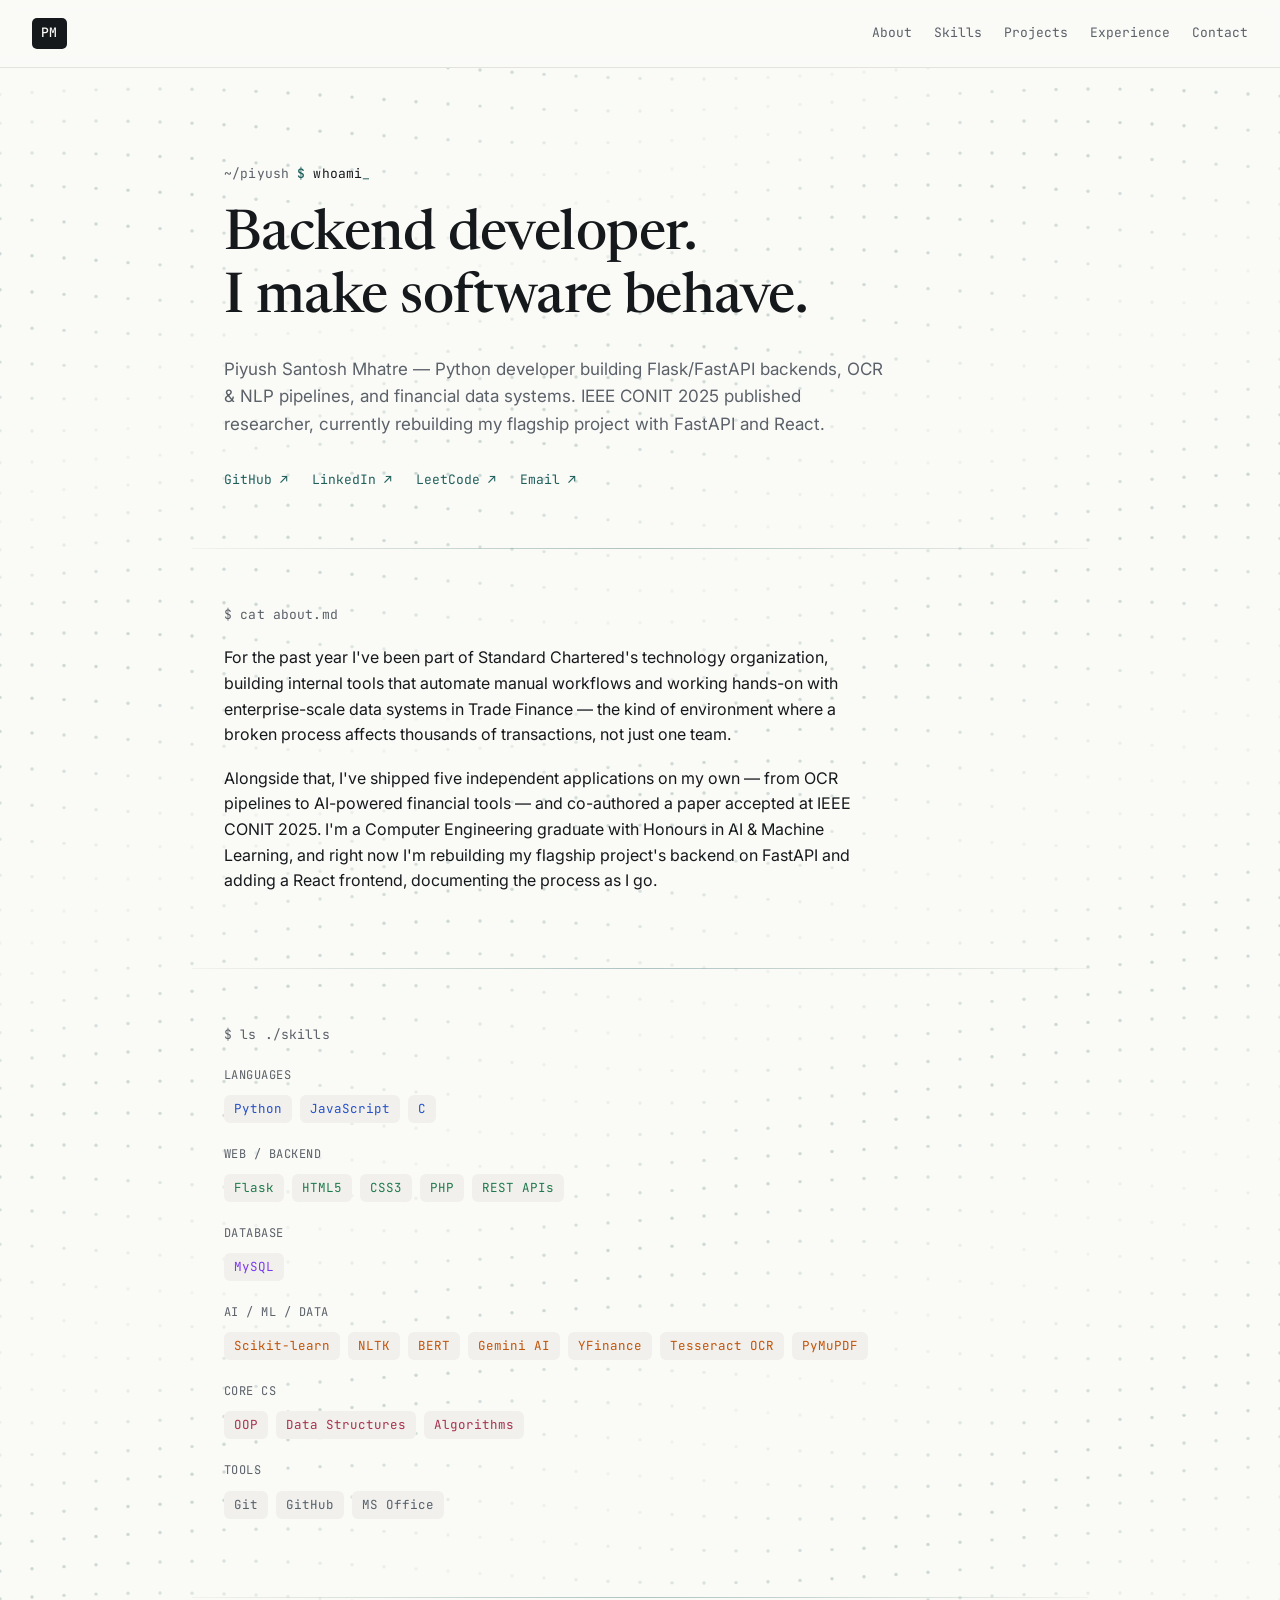
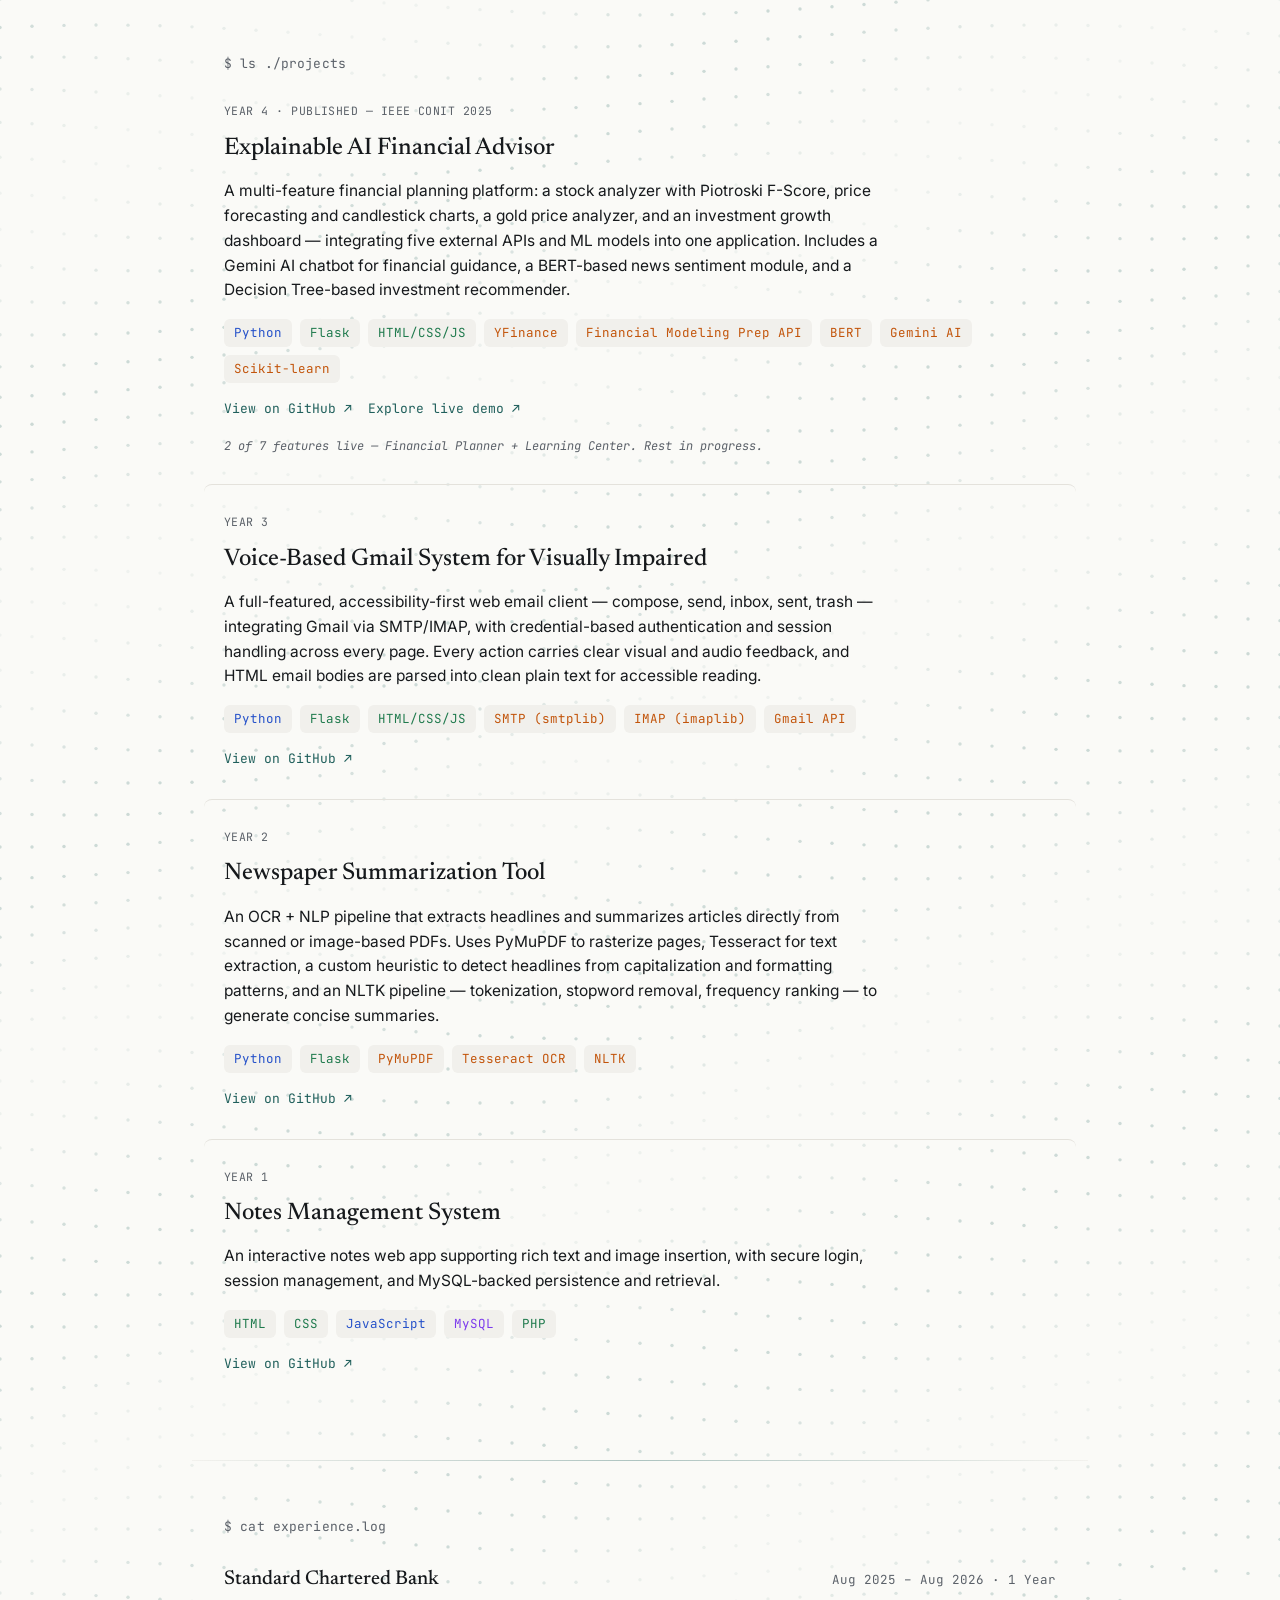
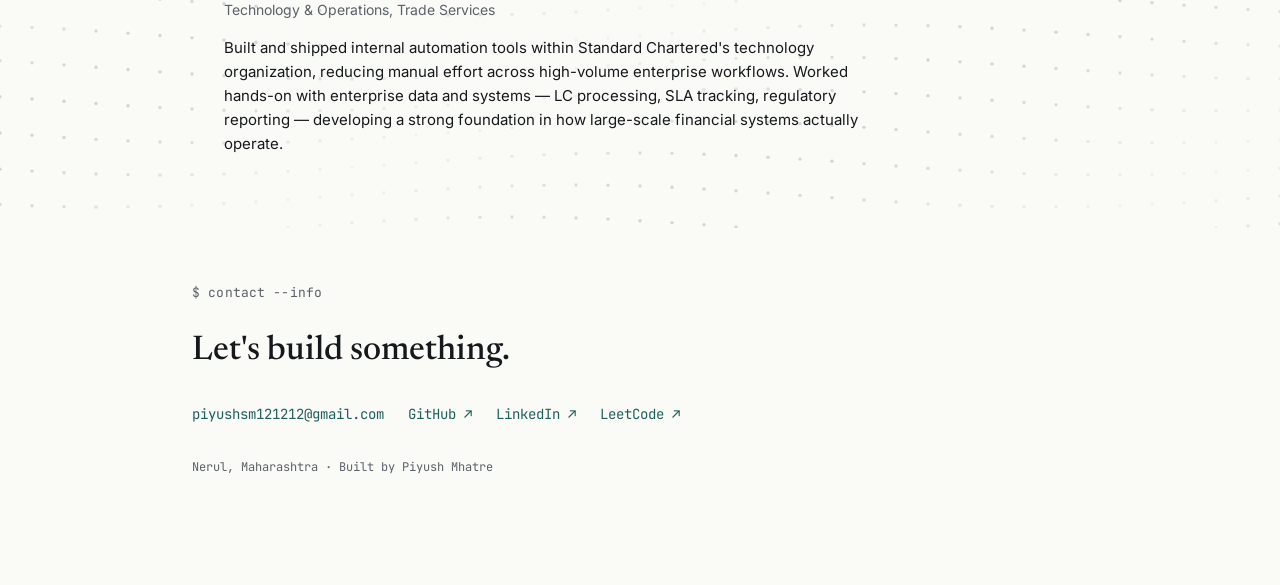
==== index.html @ 4ccca4d7 "Added warmup.js to keep backend always ready" ====
<!DOCTYPE html>
<html lang="en">
<head>
<meta charset="UTF-8" />
<meta name="viewport" content="width=device-width, initial-scale=1.0" />
<title>Piyush Mhatre — Python Developer</title>
<meta name="description" content="Portfolio of Piyush Santosh Mhatre — Python & backend developer." />
<link rel="icon" href="data:,">
<link rel="preconnect" href="https://fonts.googleapis.com">
<link rel="preconnect" href="https://fonts.gstatic.com" crossorigin>
<link href="https://fonts.googleapis.com/css2?family=Newsreader:ital,opsz,wght@0,6..72,400;0,6..72,500;0,6..72,600;1,6..72,400&family=Inter:wght@400;500;600&family=JetBrains+Mono:wght@400;500&display=swap" rel="stylesheet">
<link rel="stylesheet" href="styles.css" />
<!-- Wakes the Render backend in the background as early as possible —
     see warmup.js for why this lives on every page, not just finplan.html -->
<script src="warmup.js"></script>
</head>
<body>

<!-- ============================================================
     SITE HEADER — the sticky top bar. Sits OUTSIDE the animated
     region on purpose, so the dot animation never renders behind it.
     ============================================================ -->
<header class="site-header">
  <a href="#top" class="site-logo"><span>PM</span></a>
  <nav class="site-nav">
    <a href="#about">About</a>
    <a href="#skills">Skills</a>
    <a href="#projects">Projects</a>
    <a href="#experience">Experience</a>
    <a href="#contact">Contact</a>
  </nav>
</header>

<!-- ============================================================
     ANIMATED CONTENT REGION
     Everything between the header and the footer lives in here.
     The dot-wave canvas is the first child, absolutely positioned
     to exactly cover this wrapper — so the animation begins right
     below the header and ends right where this div ends, just
     before the footer. It scrolls normally with the page (it is
     NOT fixed/pinned), which is what makes it stop in the right
     place instead of covering the whole screen forever.
     See script.js → initDotWave() for how the canvas is sized.
     ============================================================ -->
<div class="animated-content" id="top">
  <canvas class="dot-wave" id="dotWave" aria-hidden="true"></canvas>

  <main class="page">

    <!-- HERO — name, headline, one-line intro, social links -->
    <section class="hero-section reveal" id="hero">
      <p class="terminal-line">
        <span class="terminal-user">~/piyush</span><span class="terminal-separator"> $ </span><span class="terminal-command">whoami</span><span class="terminal-cursor">_</span>
      </p>
      <h1 class="hero-headline">Backend developer.<br>I make software behave.</h1>
      <p class="hero-intro">
        Piyush Santosh Mhatre — Python developer building Flask/FastAPI backends, OCR
        &amp; NLP pipelines, and financial data systems. IEEE CONIT 2025 published
        researcher, currently rebuilding my flagship project with FastAPI and React.
      </p>
      <div class="hero-social">
        <a href="https://github.com/Piyush-mhatre" target="_blank" rel="noopener">GitHub ↗</a>
        <a href="https://www.linkedin.com/in/piyush-mhatre-399536267/" target="_blank" rel="noopener">LinkedIn ↗</a>
        <a href="https://leetcode.com/u/piyush_11122/" target="_blank" rel="noopener">LeetCode ↗</a>
        <a href="mailto:piyushsm121212@gmail.com">Email ↗</a>
      </div>
    </section>

    <hr class="divider" />

    <!-- ABOUT -->
    <section class="content-section reveal" id="about">
      <p class="terminal-line terminal-label">$ cat about.md</p>
      <p class="section-text">
        For the past year I've been part of Standard Chartered's technology
        organization, building internal tools that automate manual workflows and
        working hands-on with enterprise-scale data systems in Trade Finance — the
        kind of environment where a broken process affects thousands of transactions,
        not just one team.
      </p>
      <p class="section-text">
        Alongside that, I've shipped five independent applications on my own — from
        OCR pipelines to AI-powered financial tools — and co-authored a paper accepted
        at IEEE CONIT 2025. I'm a Computer Engineering graduate with Honours in AI
        &amp; Machine Learning, and right now I'm rebuilding my flagship project's
        backend on FastAPI and adding a React frontend, documenting the process as I go.
      </p>
    </section>

    <hr class="divider" />

    <!-- SKILLS -->
    <section class="content-section reveal" id="skills">
      <p class="terminal-line terminal-label">$ ls ./skills</p>

      <div class="skill-category">
        <span class="skill-category-name">Languages</span>
        <div class="tag-row">
          <span class="skill-tag skill-tag-language">Python</span>
          <span class="skill-tag skill-tag-language">JavaScript</span>
          <span class="skill-tag skill-tag-language">C</span>
        </div>
      </div>

      <div class="skill-category">
        <span class="skill-category-name">Web / Backend</span>
        <div class="tag-row">
          <span class="skill-tag skill-tag-backend">Flask</span>
          <span class="skill-tag skill-tag-backend">HTML5</span>
          <span class="skill-tag skill-tag-backend">CSS3</span>
          <span class="skill-tag skill-tag-backend">PHP</span>
          <span class="skill-tag skill-tag-backend">REST APIs</span>
        </div>
      </div>

      <div class="skill-category">
        <span class="skill-category-name">Database</span>
        <div class="tag-row">
          <span class="skill-tag skill-tag-database">MySQL</span>
        </div>
      </div>

      <div class="skill-category">
        <span class="skill-category-name">AI / ML / Data</span>
        <div class="tag-row">
          <span class="skill-tag skill-tag-ai">Scikit-learn</span>
          <span class="skill-tag skill-tag-ai">NLTK</span>
          <span class="skill-tag skill-tag-ai">BERT</span>
          <span class="skill-tag skill-tag-ai">Gemini AI</span>
          <span class="skill-tag skill-tag-ai">YFinance</span>
          <span class="skill-tag skill-tag-ai">Tesseract OCR</span>
          <span class="skill-tag skill-tag-ai">PyMuPDF</span>
        </div>
      </div>

      <div class="skill-category">
        <span class="skill-category-name">Core CS</span>
        <div class="tag-row">
          <span class="skill-tag skill-tag-core">OOP</span>
          <span class="skill-tag skill-tag-core">Data Structures</span>
          <span class="skill-tag skill-tag-core">Algorithms</span>
        </div>
      </div>

      <div class="skill-category">
        <span class="skill-category-name">Tools</span>
        <div class="tag-row">
          <span class="skill-tag skill-tag-tools">Git</span>
          <span class="skill-tag skill-tag-tools">GitHub</span>
          <span class="skill-tag skill-tag-tools">MS Office</span>
        </div>
      </div>
    </section>

    <hr class="divider" />

    <!-- PROJECTS -->
    <section class="content-section reveal" id="projects">
      <p class="terminal-line terminal-label">$ ls ./projects</p>

      <article class="project-card reveal">
        <p class="project-meta">YEAR 4 · PUBLISHED — IEEE CONIT 2025</p>
        <h3 class="project-title">Explainable AI Financial Advisor</h3>
        <p class="project-description">
          A multi-feature financial planning platform: a stock analyzer with Piotroski
          F-Score, price forecasting and candlestick charts, a gold price analyzer, and an
          investment growth dashboard — integrating five external APIs and ML models into
          one application. Includes a Gemini AI chatbot for financial guidance, a
          BERT-based news sentiment module, and a Decision Tree-based investment
          recommender.
        </p>
        <div class="tag-row">
          <span class="skill-tag skill-tag-language">Python</span>
          <span class="skill-tag skill-tag-backend">Flask</span>
          <span class="skill-tag skill-tag-backend">HTML/CSS/JS</span>
          <span class="skill-tag skill-tag-ai">YFinance</span>
          <span class="skill-tag skill-tag-ai">Financial Modeling Prep API</span>
          <span class="skill-tag skill-tag-ai">BERT</span>
          <span class="skill-tag skill-tag-ai">Gemini AI</span>
          <span class="skill-tag skill-tag-ai">Scikit-learn</span>
        </div>
        <div class="project-links">
          <a href="https://github.com/Piyush-mhatre" target="_blank" rel="noopener">View on GitHub ↗</a>
          <a href="project.html">Explore live demo ↗</a>
          <span class="project-note">2 of 7 features live — Financial Planner + Learning Center. Rest in progress.</span>
        </div>
      </article>

      <article class="project-card reveal">
        <p class="project-meta">YEAR 3</p>
        <h3 class="project-title">Voice-Based Gmail System for Visually Impaired</h3>
        <p class="project-description">
          A full-featured, accessibility-first web email client — compose, send, inbox,
          sent, trash — integrating Gmail via SMTP/IMAP, with credential-based
          authentication and session handling across every page. Every action carries
          clear visual and audio feedback, and HTML email bodies are parsed into clean
          plain text for accessible reading.
        </p>
        <div class="tag-row">
          <span class="skill-tag skill-tag-language">Python</span>
          <span class="skill-tag skill-tag-backend">Flask</span>
          <span class="skill-tag skill-tag-backend">HTML/CSS/JS</span>
          <span class="skill-tag skill-tag-ai">SMTP (smtplib)</span>
          <span class="skill-tag skill-tag-ai">IMAP (imaplib)</span>
          <span class="skill-tag skill-tag-ai">Gmail API</span>
        </div>
        <div class="project-links">
          <a href="https://github.com/Piyush-mhatre" target="_blank" rel="noopener">View on GitHub ↗</a>
        </div>
      </article>

      <article class="project-card reveal">
        <p class="project-meta">YEAR 2</p>
        <h3 class="project-title">Newspaper Summarization Tool</h3>
        <p class="project-description">
          An OCR + NLP pipeline that extracts headlines and summarizes articles directly
          from scanned or image-based PDFs. Uses PyMuPDF to rasterize pages, Tesseract for
          text extraction, a custom heuristic to detect headlines from capitalization and
          formatting patterns, and an NLTK pipeline — tokenization, stopword removal,
          frequency ranking — to generate concise summaries.
        </p>
        <div class="tag-row">
          <span class="skill-tag skill-tag-language">Python</span>
          <span class="skill-tag skill-tag-backend">Flask</span>
          <span class="skill-tag skill-tag-ai">PyMuPDF</span>
          <span class="skill-tag skill-tag-ai">Tesseract OCR</span>
          <span class="skill-tag skill-tag-ai">NLTK</span>
        </div>
        <div class="project-links">
          <a href="https://github.com/Piyush-mhatre" target="_blank" rel="noopener">View on GitHub ↗</a>
        </div>
      </article>

      <article class="project-card reveal">
        <p class="project-meta">YEAR 1</p>
        <h3 class="project-title">Notes Management System</h3>
        <p class="project-description">
          An interactive notes web app supporting rich text and image insertion, with
          secure login, session management, and MySQL-backed persistence and retrieval.
        </p>
        <div class="tag-row">
          <span class="skill-tag skill-tag-backend">HTML</span>
          <span class="skill-tag skill-tag-backend">CSS</span>
          <span class="skill-tag skill-tag-language">JavaScript</span>
          <span class="skill-tag skill-tag-database">MySQL</span>
          <span class="skill-tag skill-tag-backend">PHP</span>
        </div>
        <div class="project-links">
          <a href="https://github.com/Piyush-mhatre" target="_blank" rel="noopener">View on GitHub ↗</a>
        </div>
      </article>
    </section>

    <hr class="divider" />

    <!-- EXPERIENCE -->
    <section class="content-section reveal" id="experience">
      <p class="terminal-line terminal-label">$ cat experience.log</p>
      <div class="experience-entry">
        <div class="experience-header">
          <div>
            <h3 class="experience-company">Standard Chartered Bank</h3>
            <p class="experience-role">Technology &amp; Operations, Trade Services</p>
          </div>
          <p class="experience-date">Aug 2025 – Aug 2026 · 1 Year</p>
        </div>
        <p class="experience-summary">
          Built and shipped internal automation tools within Standard Chartered's
          technology organization, reducing manual effort across high-volume enterprise
          workflows. Worked hands-on with enterprise data and systems — LC processing,
          SLA tracking, regulatory reporting — developing a strong foundation in how
          large-scale financial systems actually operate.
        </p>
      </div>
    </section>

  </main>
</div>
<!-- ==================== END of animated-content wrapper ==================== -->

<!-- ============================================================
     FOOTER — outside the animated region on purpose, per spec:
     the dot-wave should stop before the footer, not run behind it.
     ============================================================ -->
<footer class="site-footer reveal" id="contact">
  <div class="page">
    <p class="terminal-line terminal-label">$ contact --info</p>
    <h2 class="footer-title">Let's build something.</h2>
    <div class="footer-links">
      <a href="mailto:piyushsm121212@gmail.com">piyushsm121212@gmail.com</a>
      <a href="https://github.com/Piyush-mhatre" target="_blank" rel="noopener">GitHub ↗</a>
      <a href="https://www.linkedin.com/in/piyush-mhatre-399536267/" target="_blank" rel="noopener">LinkedIn ↗</a>
      <a href="https://leetcode.com/u/piyush_11122/" target="_blank" rel="noopener">LeetCode ↗</a>
    </div>
    <p class="footer-meta">Nerul, Maharashtra · Built by Piyush Mhatre</p>
  </div>
</footer>

<script src="script.js"></script>
</body>
</html>
---- styles.css ----
/* =====================================================================
   DESIGN TOKENS
   ===================================================================== */
:root {
  /* Colors */
  --color-paper: #FAFAF7;      /* page background */
  --color-ink: #16191C;        /* primary text */
  --color-muted: #5B6169;      /* secondary text — dates, labels, captions */
  --color-accent: #1F5F5B;     /* the one accent color — links, cursor, hover states */
  --color-hairline: #E4E2DC;   /* thin divider lines */
  --color-tag-background: #F1F0EC; /* background behind every skill/tech tag pill */

  /* Skill-tag text colors — one per category */
  --color-tag-language: #2551C9;
  --color-tag-backend: #1F7A4D;
  --color-tag-database: #7C3AED;
  --color-tag-ai: #C2540A;
  --color-tag-core: #A8324D;
  --color-tag-tools: #55606B;

  /* Fonts */
  --font-serif: "Newsreader", Georgia, serif;              /* headings */
  --font-sans: "Inter", -apple-system, BlinkMacSystemFont, sans-serif; /* body text */
  --font-mono: "JetBrains Mono", ui-monospace, monospace;  /* tags, terminal lines, dates */

  /* Layout */
  --content-width: 960px;   /* width of the centered column used by every section */
  --prose-width: 660px;     /* narrower width used just for paragraphs, for comfortable reading */
}

* { box-sizing: border-box; }

/* =====================================================================
   BASE / RESET
   ===================================================================== */
html {
  scroll-behavior: smooth;
  overflow-x: hidden; /* guarantees no horizontal scrollbar can ever appear */
  scrollbar-width: thin;                          /* Firefox scrollbar */
  scrollbar-color: var(--color-hairline) var(--color-paper);
}
@media (prefers-reduced-motion: reduce) {
  html { scroll-behavior: auto; }
}

/* Custom scrollbar for Chrome / Edge / Safari, to match the site palette
   instead of the browser's default grey scrollbar. */
::-webkit-scrollbar { width: 10px; }
::-webkit-scrollbar-track { background: var(--color-paper); }
::-webkit-scrollbar-thumb { background: var(--color-hairline); border-radius: 6px; }
::-webkit-scrollbar-thumb:hover { background: var(--color-accent); }

body {
  margin: 0;
  background: var(--color-paper);
  color: var(--color-ink);
  font-family: var(--font-sans);
  font-size: 16px;
  line-height: 1.6;
  -webkit-font-smoothing: antialiased;
}

a {
  color: var(--color-accent);
  text-decoration: none;
  border-bottom: 1px solid transparent;
  transition: border-color 150ms ease;
}
a:hover, a:focus-visible {
  border-bottom-color: var(--color-accent);
}
a:focus-visible {
  outline: 2px solid var(--color-accent);
  outline-offset: 3px;
  border-radius: 2px;
}

/* Shared centered column — every section's content sits inside one of these */
.page {
  max-width: var(--content-width);
  margin: 0 auto;
  padding: 0 32px;
}

@media (max-width: 640px) {
  .page { padding: 0 20px; }
}

/* =====================================================================
   SITE HEADER (the sticky top bar with the "PM" logo and nav links)
   ===================================================================== */
.site-header {
  position: sticky;
  top: 0;
  z-index: 10;
  display: flex;
  align-items: center;
  justify-content: space-between;
  padding: 18px 32px;
  background: rgba(250, 250, 247, 0.88); /* semi-transparent so the animation blurs through it */
  backdrop-filter: blur(6px);
  border-bottom: 1px solid var(--color-hairline);
  flex-wrap: wrap;
  gap: 10px;
}

.site-logo {
  border: none;
  display: inline-flex;
}
.site-logo span {
  font-family: var(--font-mono);
  font-weight: 500;
  font-size: 13px;
  letter-spacing: 0.02em;
  color: var(--color-paper);
  background: var(--color-ink);
  padding: 5px 9px;
  border-radius: 5px;
  transition: background 150ms ease;
}
.site-logo:hover span { background: var(--color-accent); }

.site-nav {
  display: flex;
  flex-wrap: wrap;
}
.site-nav a {
  font-family: var(--font-mono);
  font-size: 13px;
  color: var(--color-muted);
  border: none;
  margin-left: 22px;
}
.site-nav a:first-child { margin-left: 0; }
.site-nav a:hover { color: var(--color-ink); border-bottom-color: var(--color-ink); }

@media (max-width: 640px) {
  .site-header { padding: 14px 20px; }
}

/* =====================================================================
   ANIMATED CONTENT REGION
   This wrapper holds everything between the header and the footer.
   `position: relative` makes it the positioning anchor for the dot-wave
   canvas inside it (see .dot-wave below and script.js). Because the
   canvas is sized to THIS element rather than the browser viewport, the
   animation naturally starts right after the header and ends exactly
   where this wrapper ends — i.e. right before the footer.
   ===================================================================== */
.animated-content {
  position: relative;
}

.dot-wave {
  position: absolute;
  inset: 0;
  pointer-events: none;
  z-index: -1;
}

/* =====================================================================
   TERMINAL-LINE MOTIF
   The small "$ cat about.md" style lines at the top of every section,
   plus the "~/piyush $ whoami_" line in the hero. Two ways this is used:
     1. Hero version — built from separate spans so each part can have
        its own color: .terminal-user / .terminal-separator /
        .terminal-command / .terminal-cursor
     2. Section-label version — just add .terminal-label to a
        .terminal-line and put the plain text straight inside it
        (e.g. "$ cat about.md"), no spans needed.
   ===================================================================== */
.terminal-line {
  font-family: var(--font-mono);
  font-size: 13px;
  letter-spacing: 0.01em;
  margin: 0 0 20px 0;
}
.terminal-label {
  color: var(--color-muted);
}
.terminal-user {
  color: var(--color-muted);
}
.terminal-separator {
  color: var(--color-accent);
  font-weight: 500;
}
.terminal-command {
  color: var(--color-ink);
}
.terminal-cursor {
  color: var(--color-accent);
  animation: cursor-blink 1.1s step-end infinite;
}
@keyframes cursor-blink {
  0%, 45% { opacity: 1; }
  50%, 100% { opacity: 0; }
}
@media (prefers-reduced-motion: reduce) {
  .terminal-cursor { animation: none; opacity: 1; }
}

/* A thin gradient divider line between sections (fades grey → accent → grey) */
.divider {
  border: none;
  height: 1px;
  max-width: var(--content-width);
  margin: 0 auto;
  background: linear-gradient(90deg, var(--color-hairline) 0%, var(--color-accent) 50%, var(--color-hairline) 100%);
  opacity: 0.35;
}

/* =====================================================================
   HERO SECTION (name, headline, intro paragraph, social links)
   ===================================================================== */
.hero-section {
  max-width: var(--content-width);
  margin: 0 auto;
  padding: 96px 32px 56px 32px;
  border-radius: 16px;
  transition: background-color 500ms ease, backdrop-filter 500ms ease, box-shadow 500ms ease;
}
/* On hover (or keyboard focus inside it), the section becomes a solid
   "card" over the dot-wave animation so the text is easy to read instead
   of competing with the moving background. Fades back to fully
   transparent the moment the pointer/focus leaves. */
.hero-section:hover,
.hero-section:focus-within {
  background-color: rgba(250, 250, 247, 0.95);
  backdrop-filter: blur(3px);
  box-shadow: 0 1px 32px rgba(22, 25, 28, 0.05);
}
.hero-headline {
  font-family: var(--font-serif);
  font-weight: 500;
  font-size: clamp(34px, 5.5vw, 56px);
  line-height: 1.14;
  margin: 0 0 24px 0;
  color: var(--color-ink);
  letter-spacing: -0.01em;
}
.hero-intro {
  font-size: 17px;
  color: var(--color-muted);
  max-width: var(--prose-width);
  margin: 0 0 32px 0;
}
.hero-social {
  display: flex;
  gap: 24px;
  flex-wrap: wrap;
}
.hero-social a {
  font-family: var(--font-mono);
  font-size: 13px;
}

@media (max-width: 640px) {
  .hero-section { padding: 64px 20px 40px 20px; }
  .hero-social { gap: 16px; }
}

/* =====================================================================
   GENERIC CONTENT SECTIONS (About, Skills, Projects, Experience)
   Each is a <section class="content-section"> whose inner content sits
   at the same --content-width as everything else.
   ===================================================================== */
.content-section {
  max-width: var(--content-width);
  margin: 0 auto;
  padding: 56px 32px;
  border-radius: 16px;
  transition: background-color 500ms ease, backdrop-filter 500ms ease, box-shadow 500ms ease;
}
/* Same "becomes a readable card on hover/focus" treatment as the hero —
   applies to the whole About / Skills / Projects / Experience section. */
.content-section:hover,
.content-section:focus-within {
  background-color: rgba(250, 250, 247, 0.95);
  backdrop-filter: blur(3px);
  box-shadow: 0 1px 32px rgba(22, 25, 28, 0.05);
}
@media (max-width: 640px) {
  .content-section { padding: 40px 20px; }
}

.section-text {
  font-size: 16px;
  max-width: var(--prose-width);
  margin: 0 0 18px 0;
  color: var(--color-ink);
}

/* =====================================================================
   SKILLS
   .skill-category = one group (Languages, Web/Backend, Database...)
   .skill-category-name = the small grey uppercase label above the tags
   ===================================================================== */
.skill-category {
  margin-bottom: 22px;
}
.skill-category-name {
  display: block;
  font-family: var(--font-mono);
  font-size: 12px;
  color: var(--color-muted);
  margin-bottom: 10px;
  text-transform: uppercase;
  letter-spacing: 0.04em;
}

/* =====================================================================
   SKILL / TECH TAGS
   The small colored-rectangle pills, styled after LeetCode's topic tags.
   Used in two places: the Skills section, and inside every project card.
   .tag-row     = the flex-wrap row that holds a group of pills
   .skill-tag   = shared pill shape/padding/background
   .skill-tag-* = text color per category (see --color-tag-* variables above)
   ===================================================================== */
.tag-row {
  display: flex;
  flex-wrap: wrap;
  gap: 8px;
}
.skill-tag {
  font-family: var(--font-mono);
  font-size: 12.5px;
  padding: 4px 10px;
  border-radius: 6px;
  background: var(--color-tag-background);
  white-space: nowrap;
  transition: background 150ms ease;
}
.project-card:hover .skill-tag,
#skills .skill-tag:hover {
  background: #ECEBE5;
}
.skill-tag-language { color: var(--color-tag-language); }
.skill-tag-backend  { color: var(--color-tag-backend); }
.skill-tag-database { color: var(--color-tag-database); }
.skill-tag-ai        { color: var(--color-tag-ai); }
.skill-tag-core      { color: var(--color-tag-core); }
.skill-tag-tools     { color: var(--color-tag-tools); }

/* =====================================================================
   PROJECT CARDS
   On hover: faint accent tint, nudges right 2px, thin accent bar fades
   in on the left edge (the ::before pseudo-element below).
   ===================================================================== */
.project-card {
  padding: 28px 20px;
  margin: 0 -20px;
  border-top: 1px solid var(--color-hairline);
  border-radius: 8px;
  transition: background-color 500ms ease, backdrop-filter 500ms ease, transform 200ms ease, box-shadow 500ms ease;
  position: relative;
}
.project-card:first-of-type { border-top: none; padding-top: 8px; }
.project-card::before {
  /* the thin accent-colored bar on the left edge, hidden until hover */
  content: "";
  position: absolute;
  left: 0;
  top: 28px;
  bottom: 28px;
  width: 2px;
  background: var(--color-accent);
  border-radius: 2px;
  opacity: 0;
  transition: opacity 200ms ease;
}
.project-card:first-of-type::before { top: 8px; }
/* Hovering (or tabbing into) a specific card lifts IT above the dot-wave
   with its own solid backdrop — readable on its own, independent of
   whether the rest of the Projects section is also currently hovered. */
.project-card:hover,
.project-card:focus-within {
  background-color: rgba(250, 250, 247, 0.97);
  backdrop-filter: blur(3px);
  box-shadow: 0 1px 20px rgba(22, 25, 28, 0.06);
  transform: translateX(2px);
}
.project-card:hover::before,
.project-card:focus-within::before {
  opacity: 0.5;
}

.project-meta {
  /* "YEAR 4 · PUBLISHED — IEEE CONIT 2025" line above each title */
  font-family: var(--font-mono);
  font-size: 11.5px;
  color: var(--color-muted);
  letter-spacing: 0.04em;
  margin: 0 0 8px 0;
}
.project-title {
  font-family: var(--font-serif);
  font-size: 24px;
  font-weight: 500;
  margin: 0 0 12px 0;
}
.project-description {
  color: var(--color-ink);
  font-size: 15.5px;
  max-width: var(--prose-width);
  margin: 0 0 16px 0;
}
.project-links {
  /* row holding "View on GitHub ↗" and the "Live demo coming soon" note */
  margin-top: 16px;
  display: flex;
  align-items: center;
  gap: 16px;
  flex-wrap: wrap;
}
.project-links a {
  font-family: var(--font-mono);
  font-size: 13px;
}
.project-note {
  font-family: var(--font-mono);
  font-size: 12px;
  color: var(--color-muted);
  font-style: italic;
}

/* =====================================================================
   EXPERIENCE
   .experience-header = the top row (company + role on the left,
   dates on the right, laid out with space-between)
   ===================================================================== */
.experience-header {
  display: flex;
  justify-content: space-between;
  align-items: baseline;
  gap: 16px;
  flex-wrap: wrap;
  margin-bottom: 12px;
}
.experience-company {
  font-family: var(--font-serif);
  font-size: 20px;
  font-weight: 500;
  margin: 0;
}
.experience-role {
  font-size: 14px;
  color: var(--color-muted);
  margin: 4px 0 0 0;
}
.experience-date {
  font-family: var(--font-mono);
  font-size: 12.5px;
  color: var(--color-muted);
  white-space: nowrap;
}
.experience-summary {
  font-size: 15px;
  color: var(--color-ink);
  max-width: var(--prose-width);
}

@media (max-width: 640px) {
  .experience-header { flex-direction: column; align-items: flex-start; }
}

/* =====================================================================
   SITE FOOTER (contact section — lives outside .animated-content)
   ===================================================================== */
.site-footer {
  padding: 56px 0 96px 0;
}
.footer-title {
  font-family: var(--font-serif);
  font-weight: 500;
  font-size: 34px;
  margin: 0 0 24px 0;
}
.footer-links {
  display: flex;
  gap: 24px;
  flex-wrap: wrap;
  margin-bottom: 32px;
}
.footer-links a {
  font-family: var(--font-mono);
  font-size: 14px;
}
.footer-meta {
  font-family: var(--font-mono);
  font-size: 12px;
  color: var(--color-muted);
}

/* =====================================================================
   SCROLL-REVEAL ANIMATION
   Any element with class="reveal" starts invisible/shifted down; script.js
   uses an IntersectionObserver to add "reveal-visible" the first time it
   scrolls into view, which triggers this fade+rise transition.
   ===================================================================== */
.reveal {
  opacity: 0;
  transform: translateY(10px);
  transition: opacity 500ms ease, transform 500ms ease;
}
.reveal-visible {
  opacity: 1;
  transform: translateY(0);
}
@media (prefers-reduced-motion: reduce) {
  .reveal {
    opacity: 1;
    transform: none;
    transition: none;
  }
}
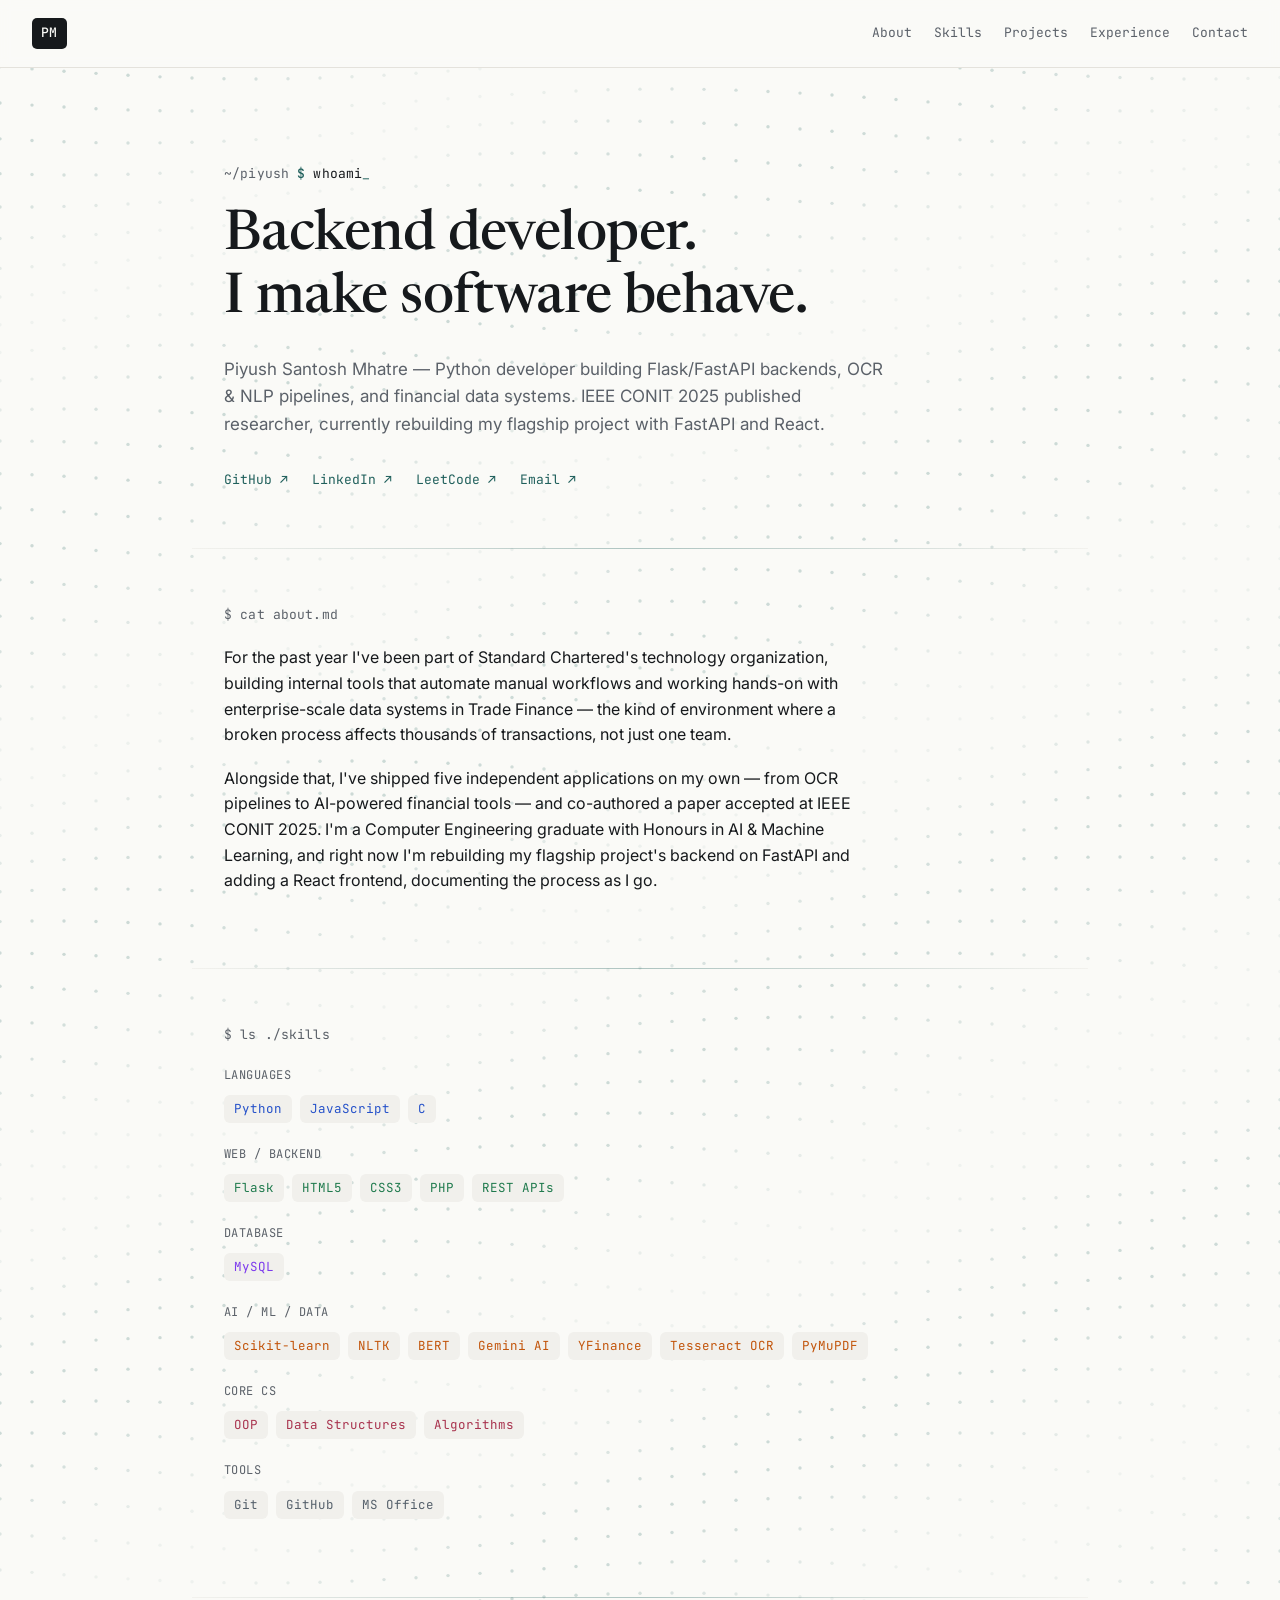
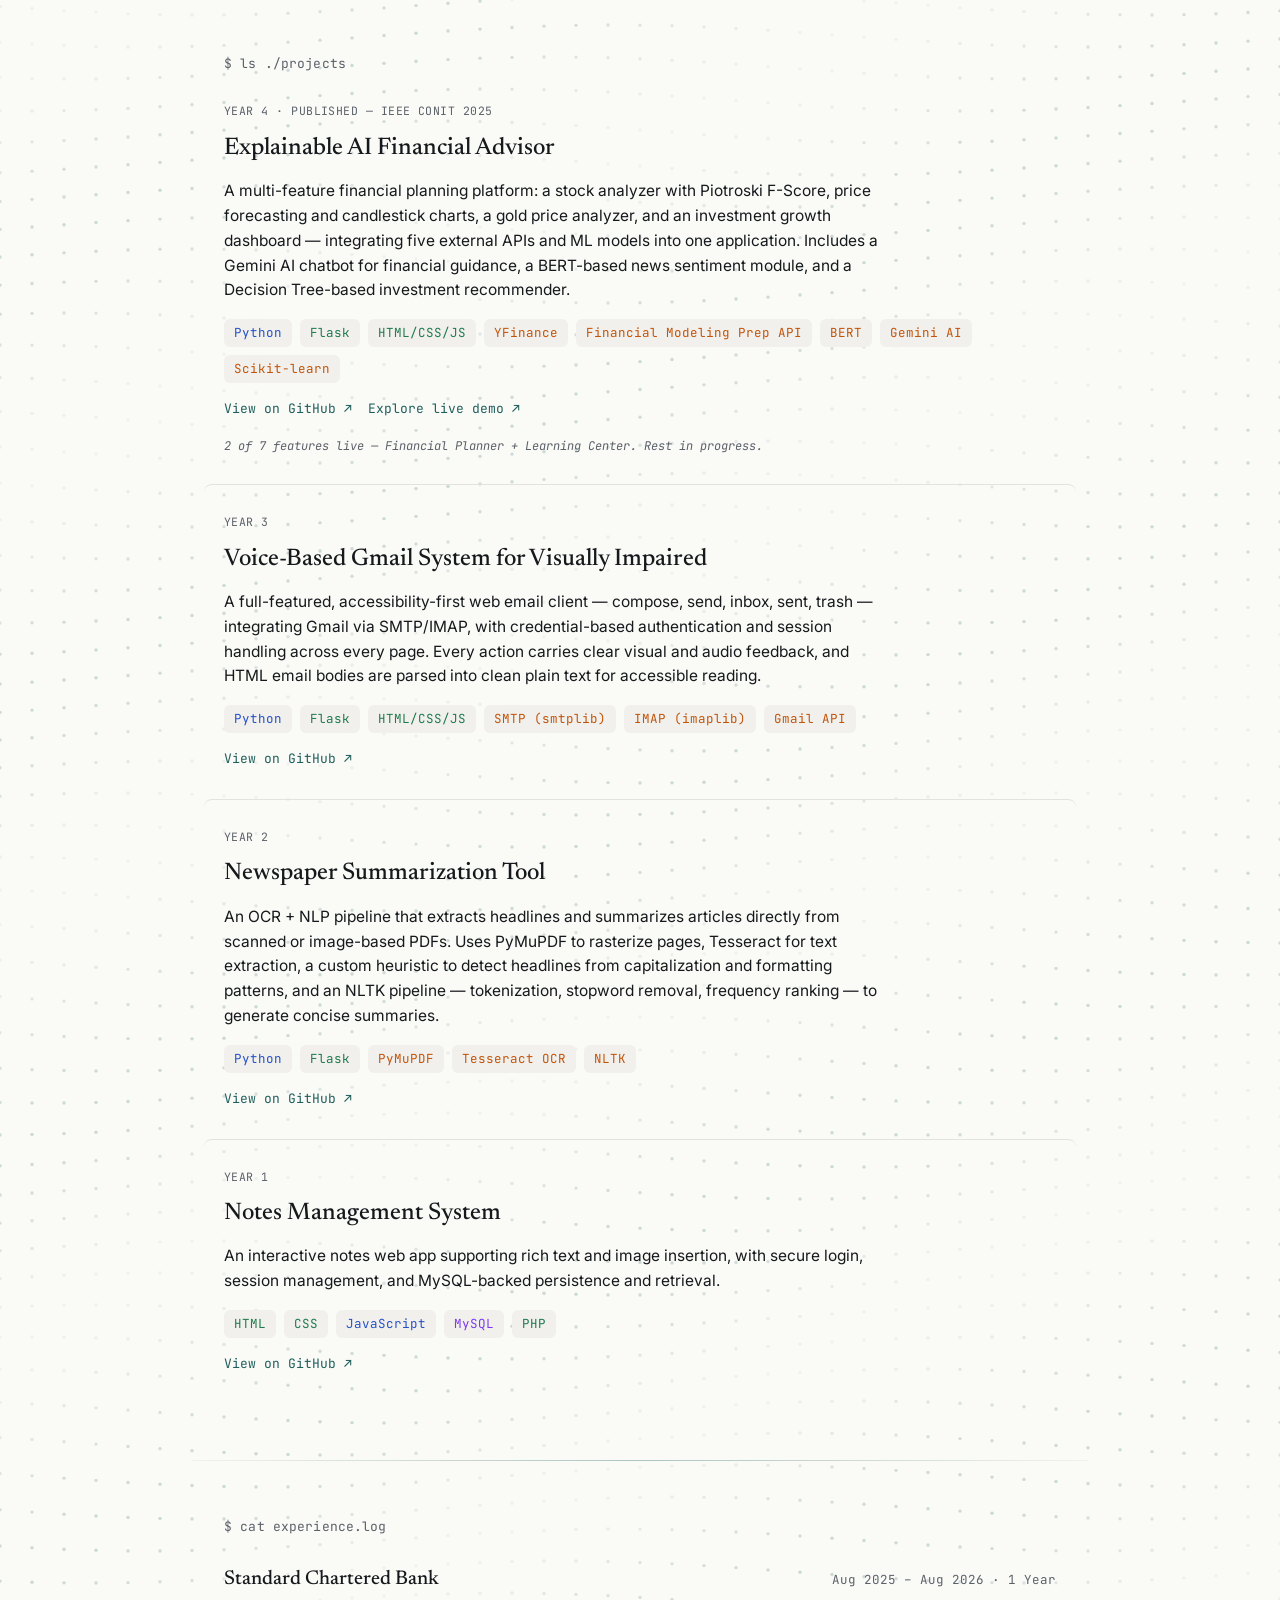
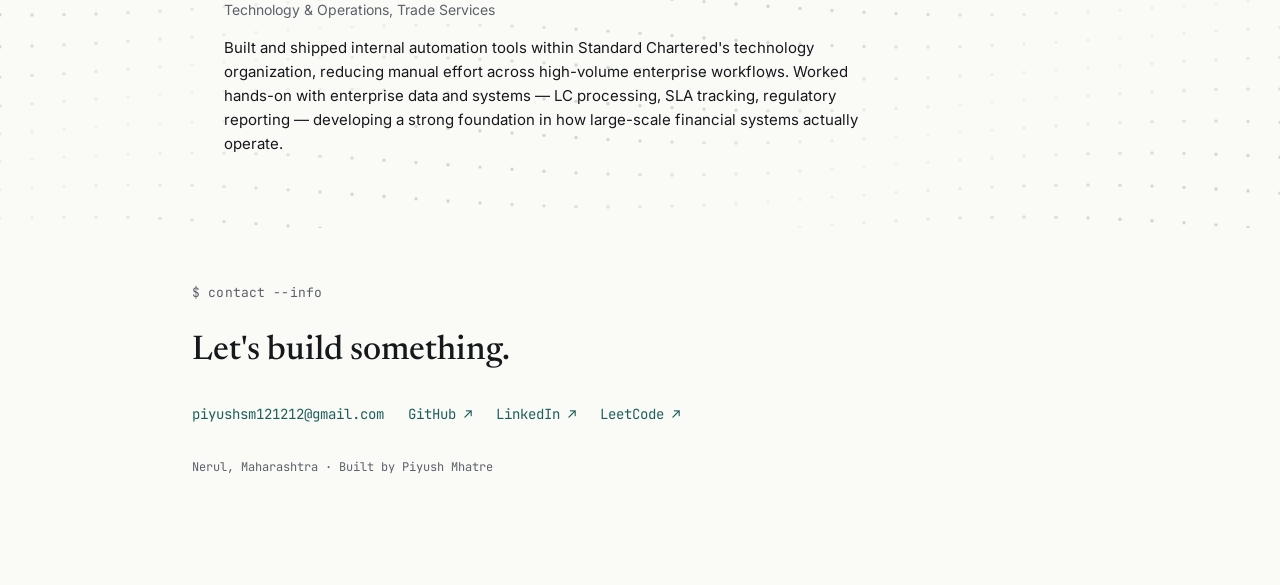
==== commit d36ad59c: "Enabled vercel analytics" ====
--- a/index.html
+++ b/index.html
@@ -297,5 +297,13 @@
 </footer>
 
 <script src="script.js"></script>
+
+<!-- Vercel Web Analytics -->
+<script>
+  window.va = window.va || function () {
+    (window.vaq = window.vaq || []).push(arguments);
+  };
+</script>
+<script defer src="/_vercel/insights/script.js"></script>
 </body>
 </html>
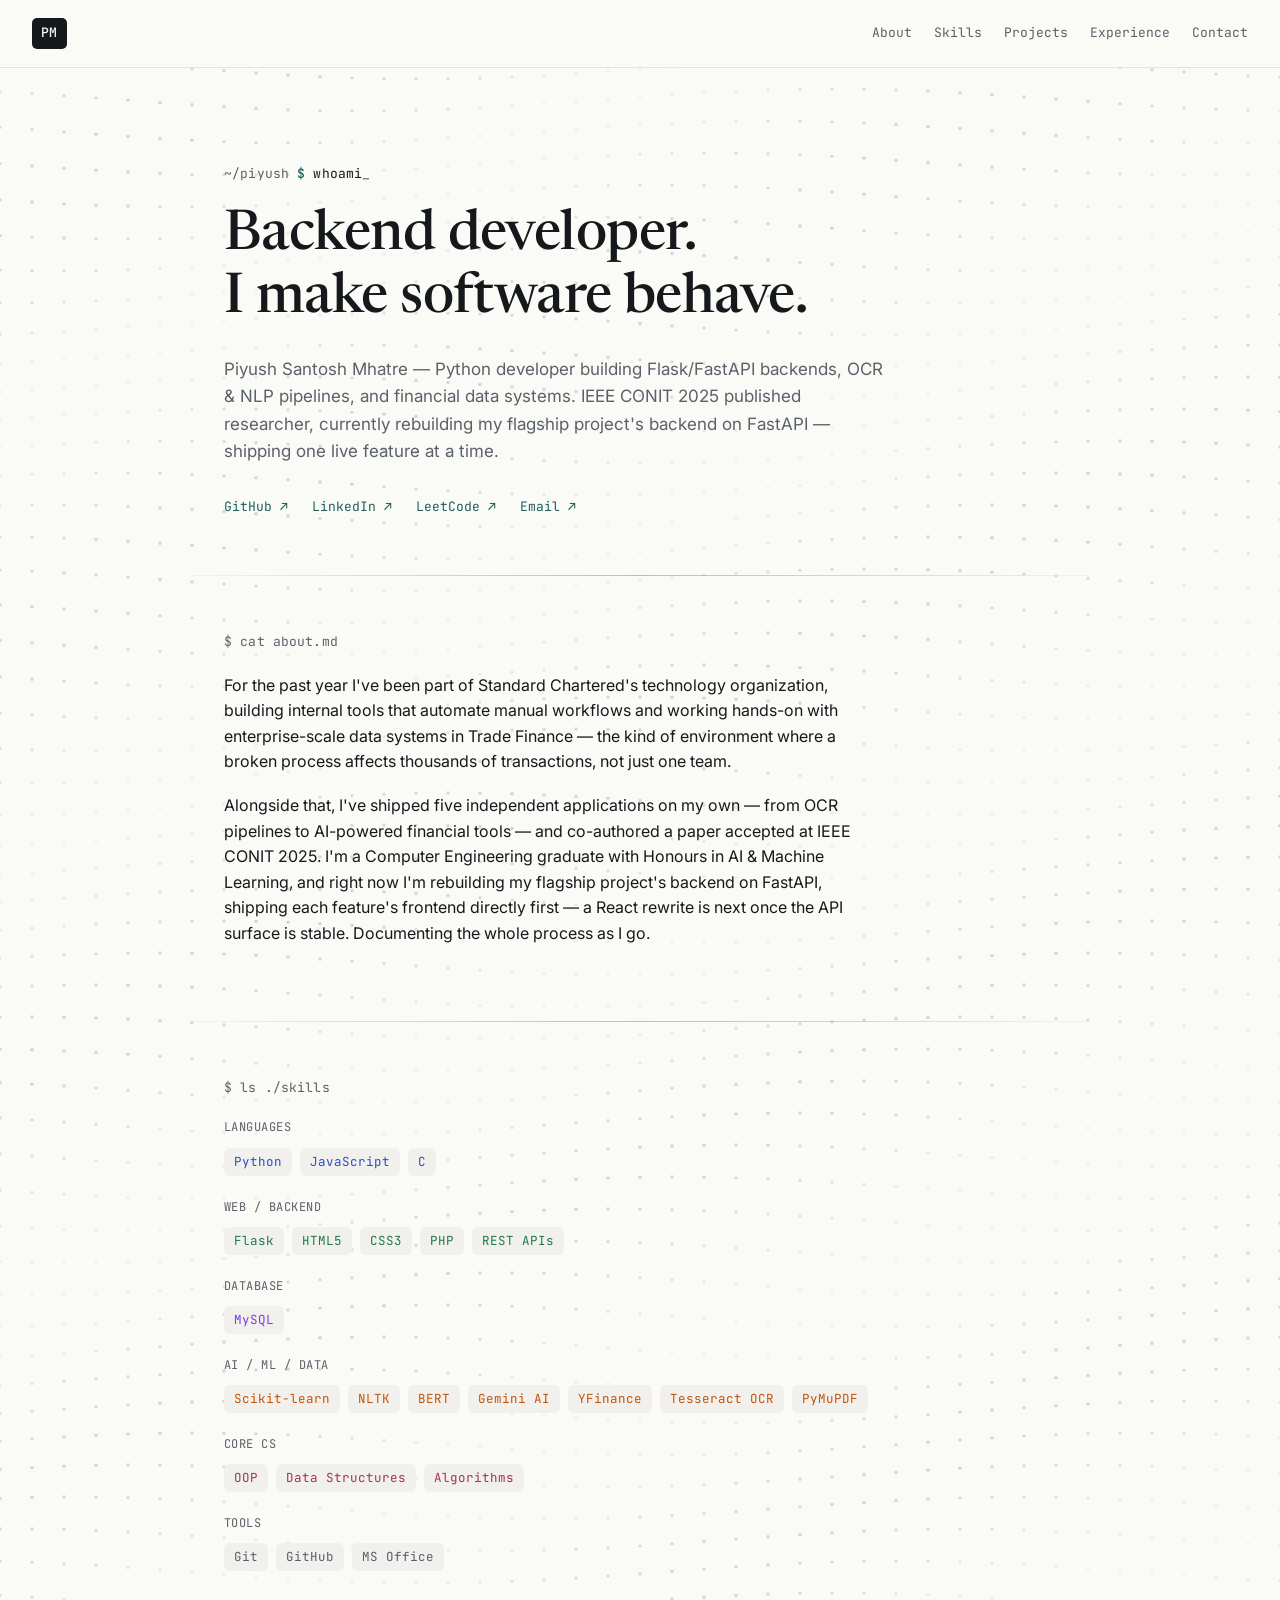
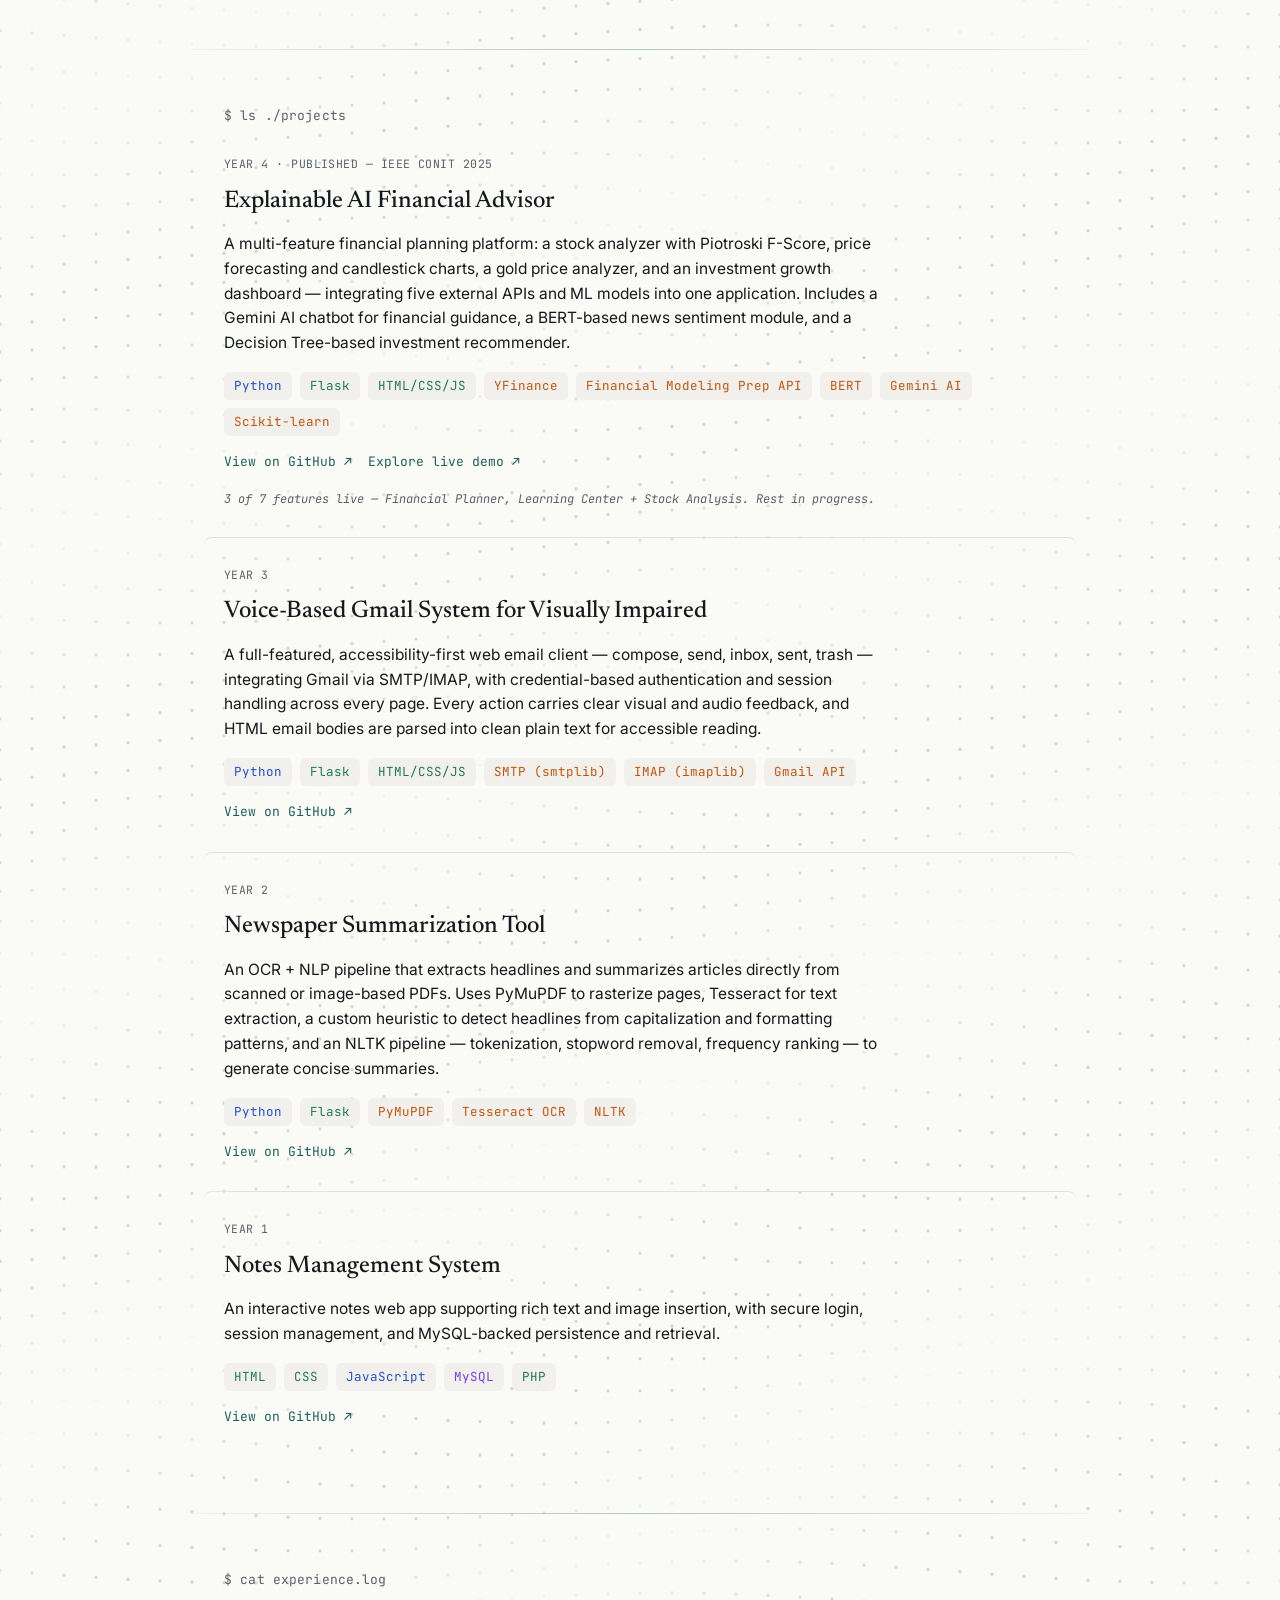
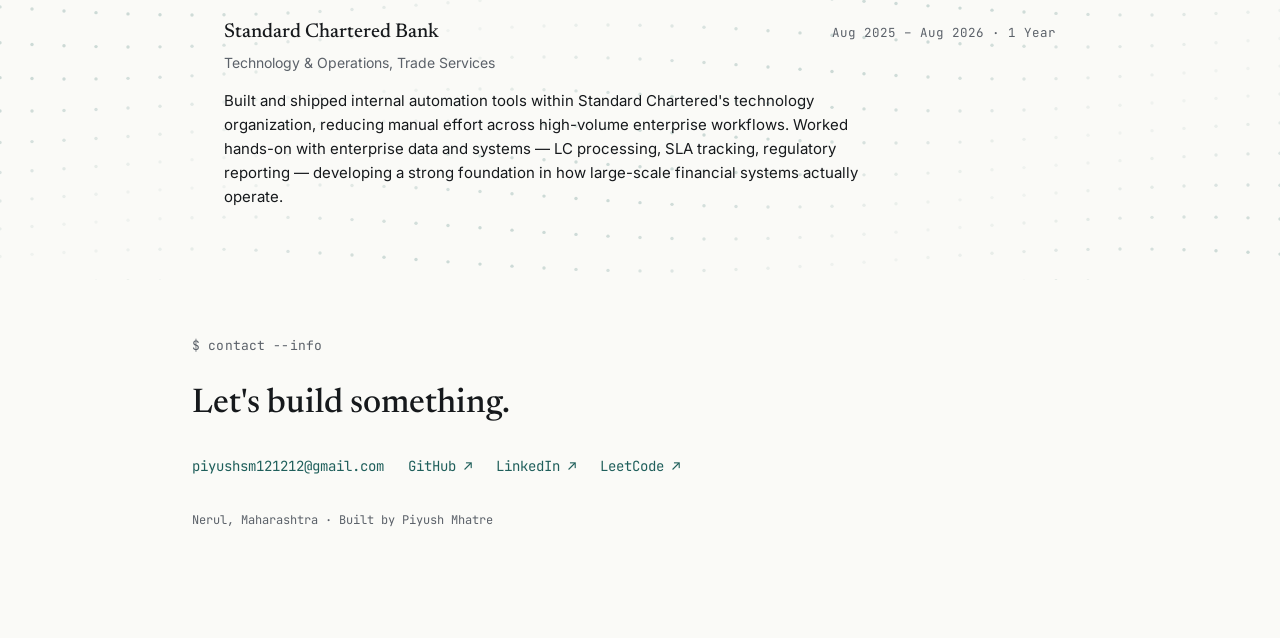
==== commit 8bcf5d30: "Added Stock Analysis to project" ====
--- a/index.html
+++ b/index.html
@@ -56,7 +56,8 @@
       <p class="hero-intro">
         Piyush Santosh Mhatre — Python developer building Flask/FastAPI backends, OCR
         &amp; NLP pipelines, and financial data systems. IEEE CONIT 2025 published
-        researcher, currently rebuilding my flagship project with FastAPI and React.
+        researcher, currently rebuilding my flagship project's backend on FastAPI —
+        shipping one live feature at a time.
       </p>
       <div class="hero-social">
         <a href="https://github.com/Piyush-mhatre" target="_blank" rel="noopener">GitHub ↗</a>
@@ -83,7 +84,9 @@
         OCR pipelines to AI-powered financial tools — and co-authored a paper accepted
         at IEEE CONIT 2025. I'm a Computer Engineering graduate with Honours in AI
         &amp; Machine Learning, and right now I'm rebuilding my flagship project's
-        backend on FastAPI and adding a React frontend, documenting the process as I go.
+        backend on FastAPI, shipping each feature's frontend directly first — a React
+      rewrite is next once the API surface is stable. Documenting the whole
+      process as I go.
       </p>
     </section>
 
@@ -182,7 +185,7 @@
         <div class="project-links">
           <a href="https://github.com/Piyush-mhatre" target="_blank" rel="noopener">View on GitHub ↗</a>
           <a href="project.html">Explore live demo ↗</a>
-          <span class="project-note">2 of 7 features live — Financial Planner + Learning Center. Rest in progress.</span>
+          <span class="project-note">3 of 7 features live — Financial Planner, Learning Center + Stock Analysis. Rest in progress.</span>
         </div>
       </article>
 
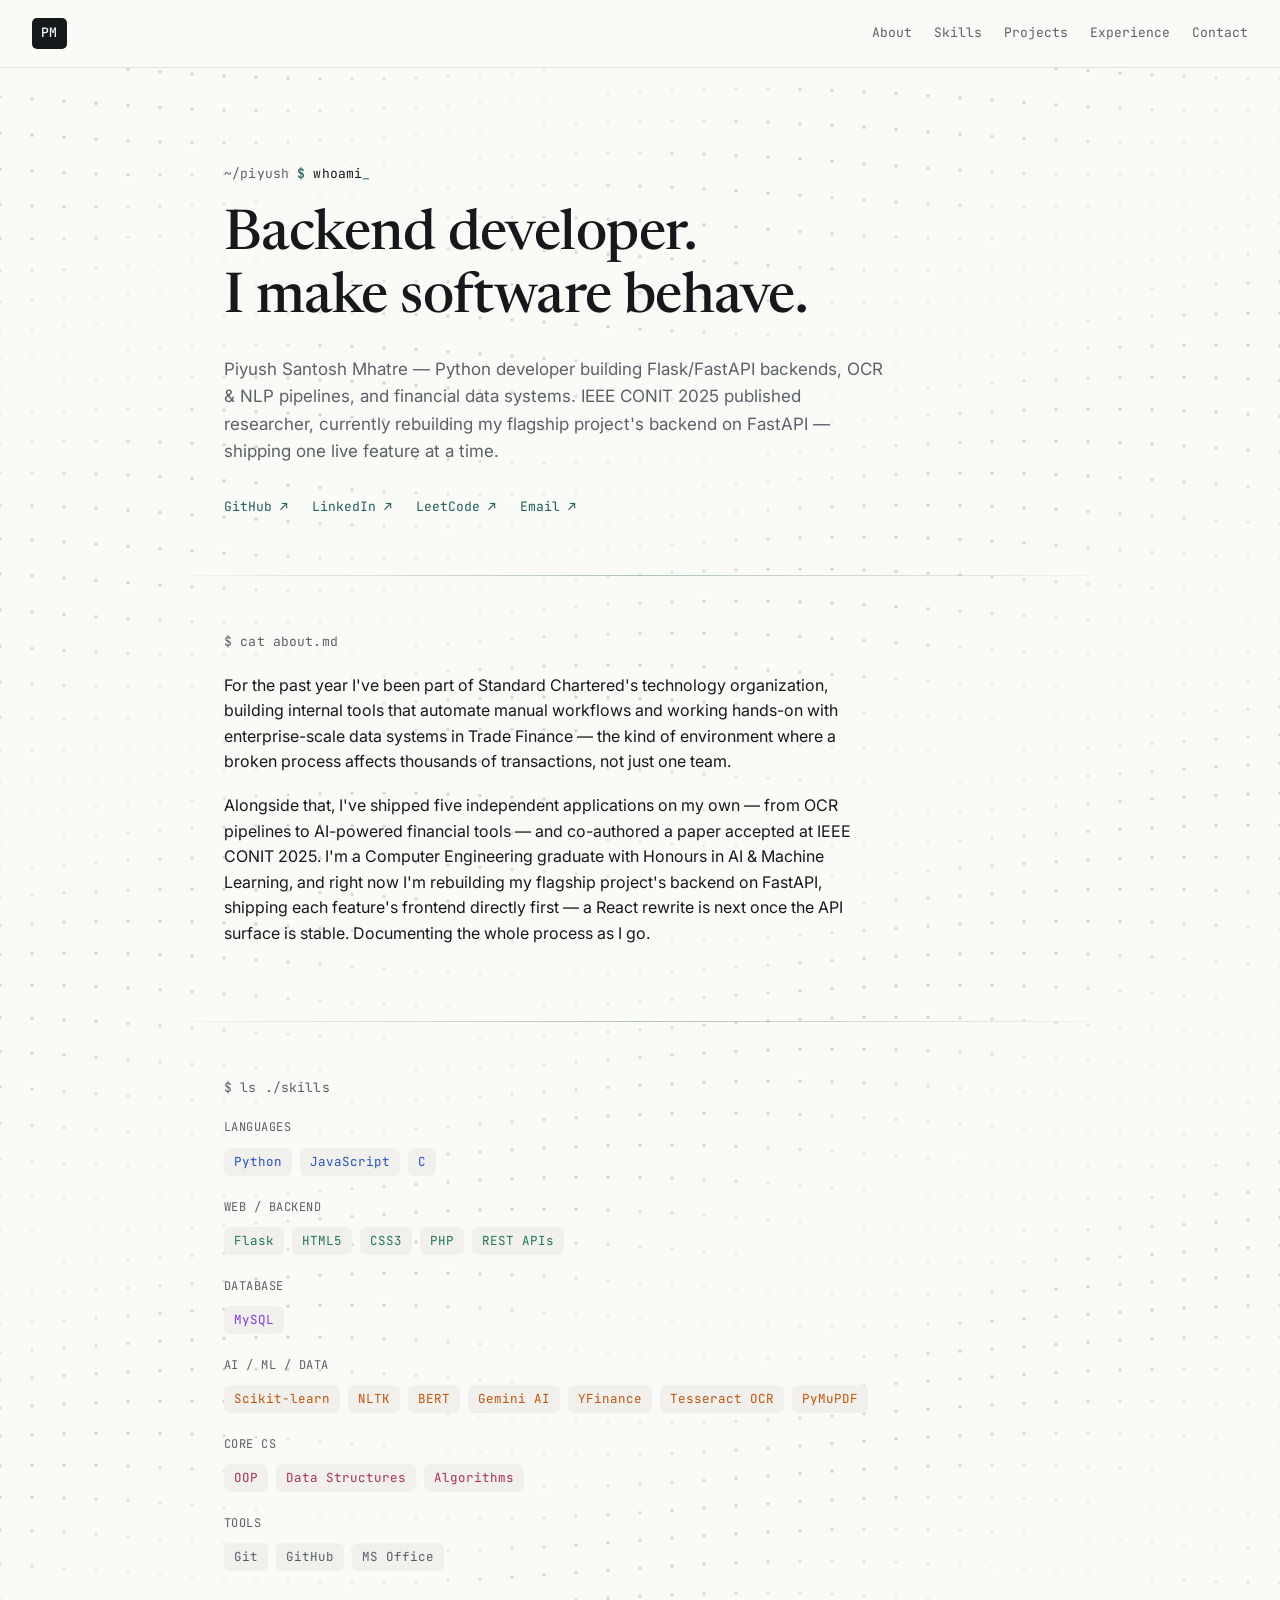
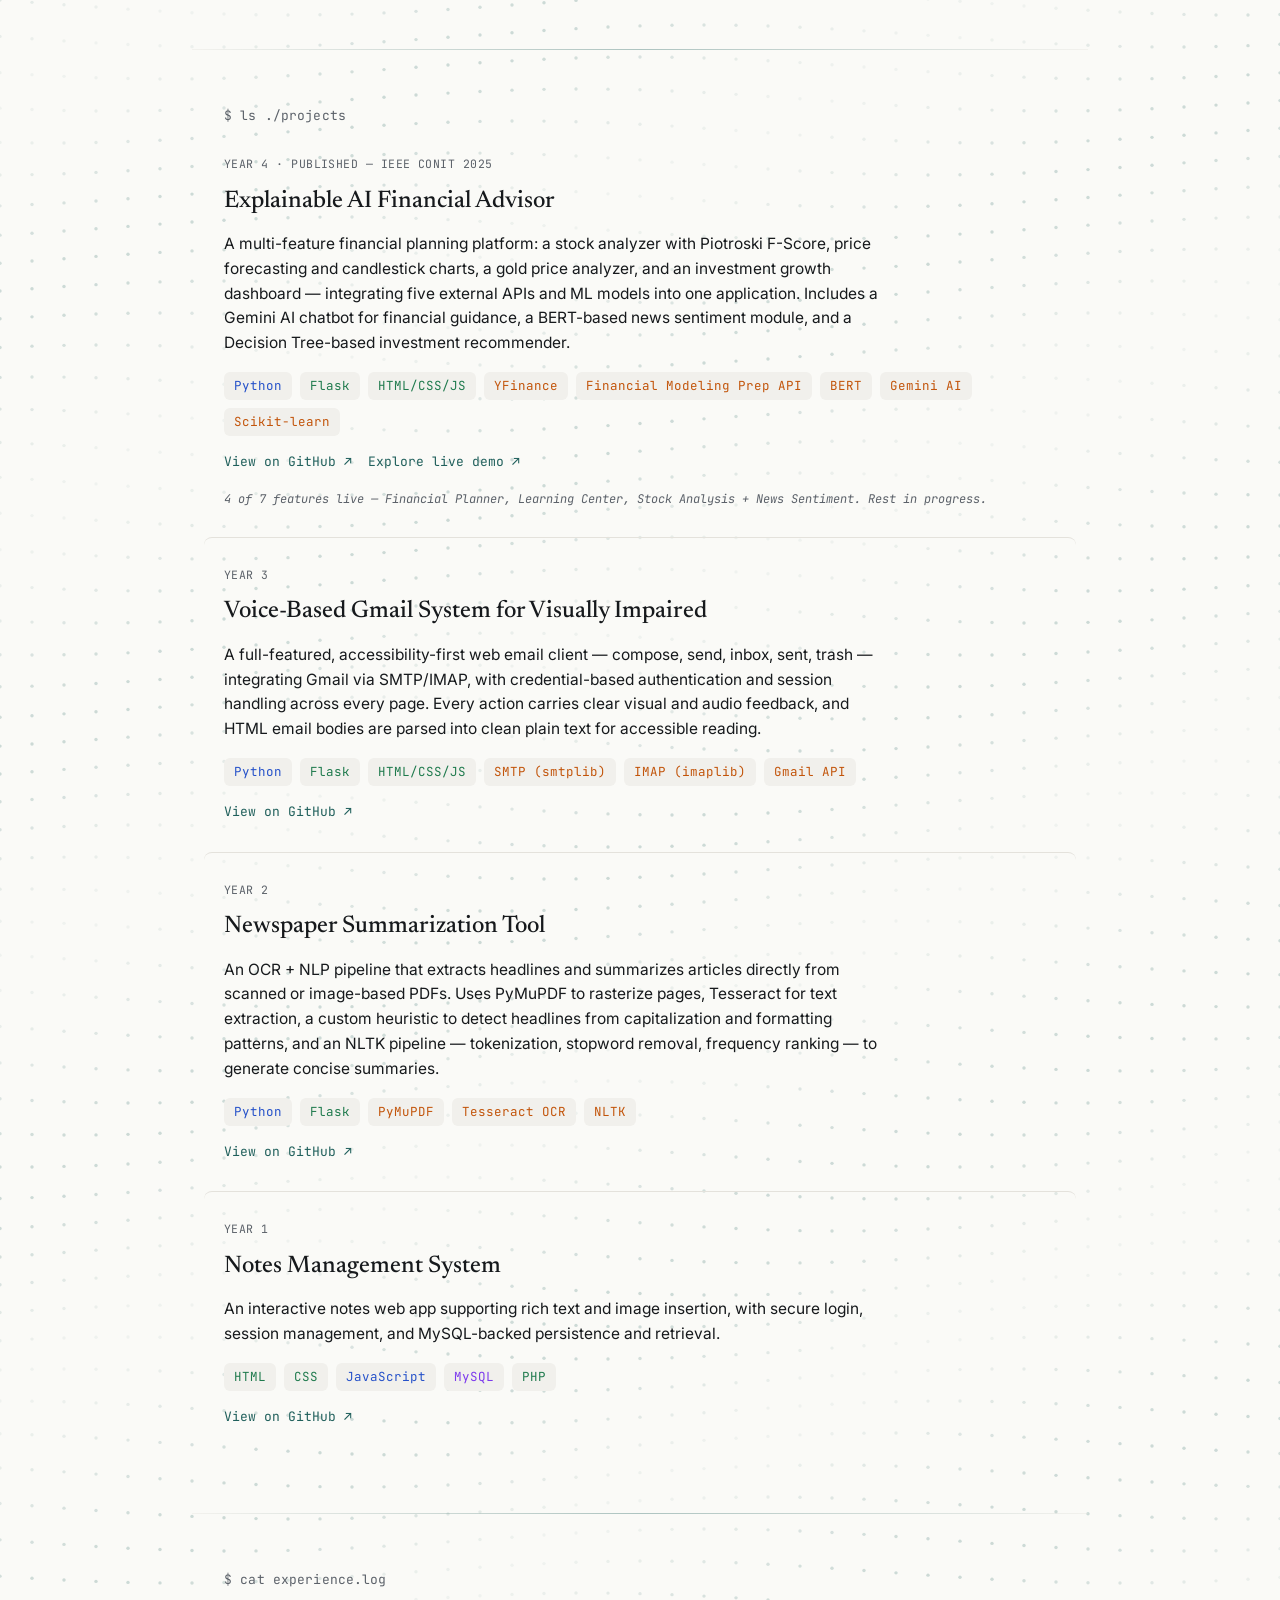
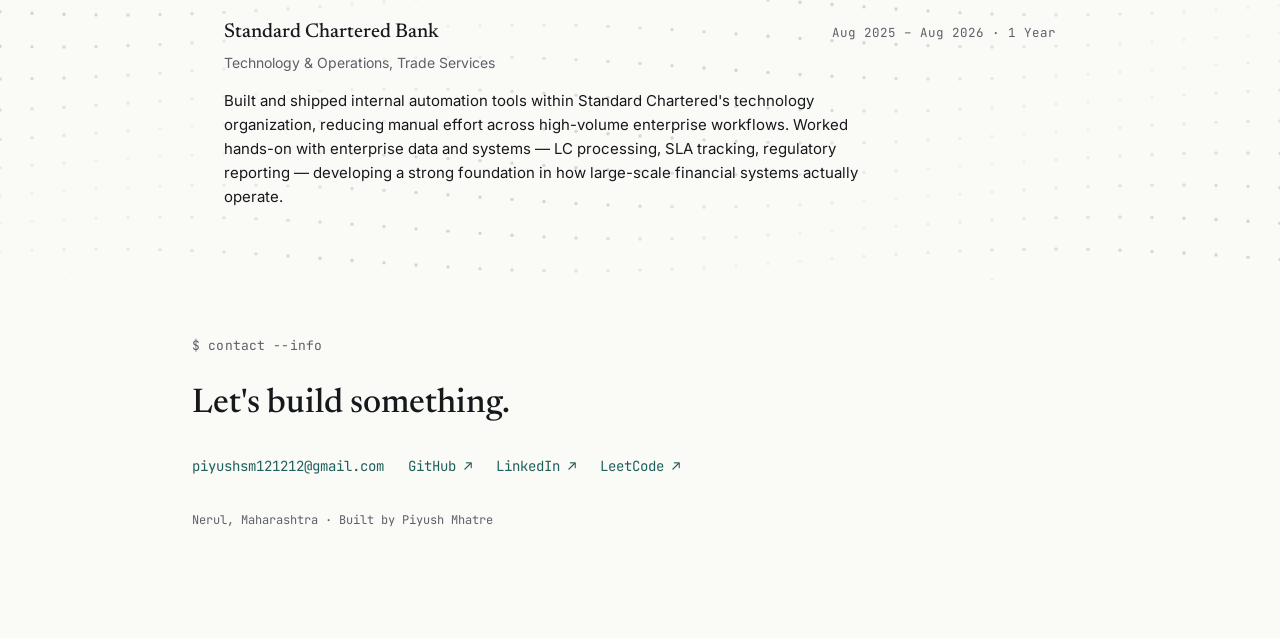
==== commit c44026c3: "Added News frontend" ====
--- a/index.html
+++ b/index.html
@@ -185,7 +185,7 @@
         <div class="project-links">
           <a href="https://github.com/Piyush-mhatre" target="_blank" rel="noopener">View on GitHub ↗</a>
           <a href="project.html">Explore live demo ↗</a>
-          <span class="project-note">3 of 7 features live — Financial Planner, Learning Center + Stock Analysis. Rest in progress.</span>
+          <span class="project-note">4 of 7 features live — Financial Planner, Learning Center, Stock Analysis + News Sentiment. Rest in progress.</span>
         </div>
       </article>
 
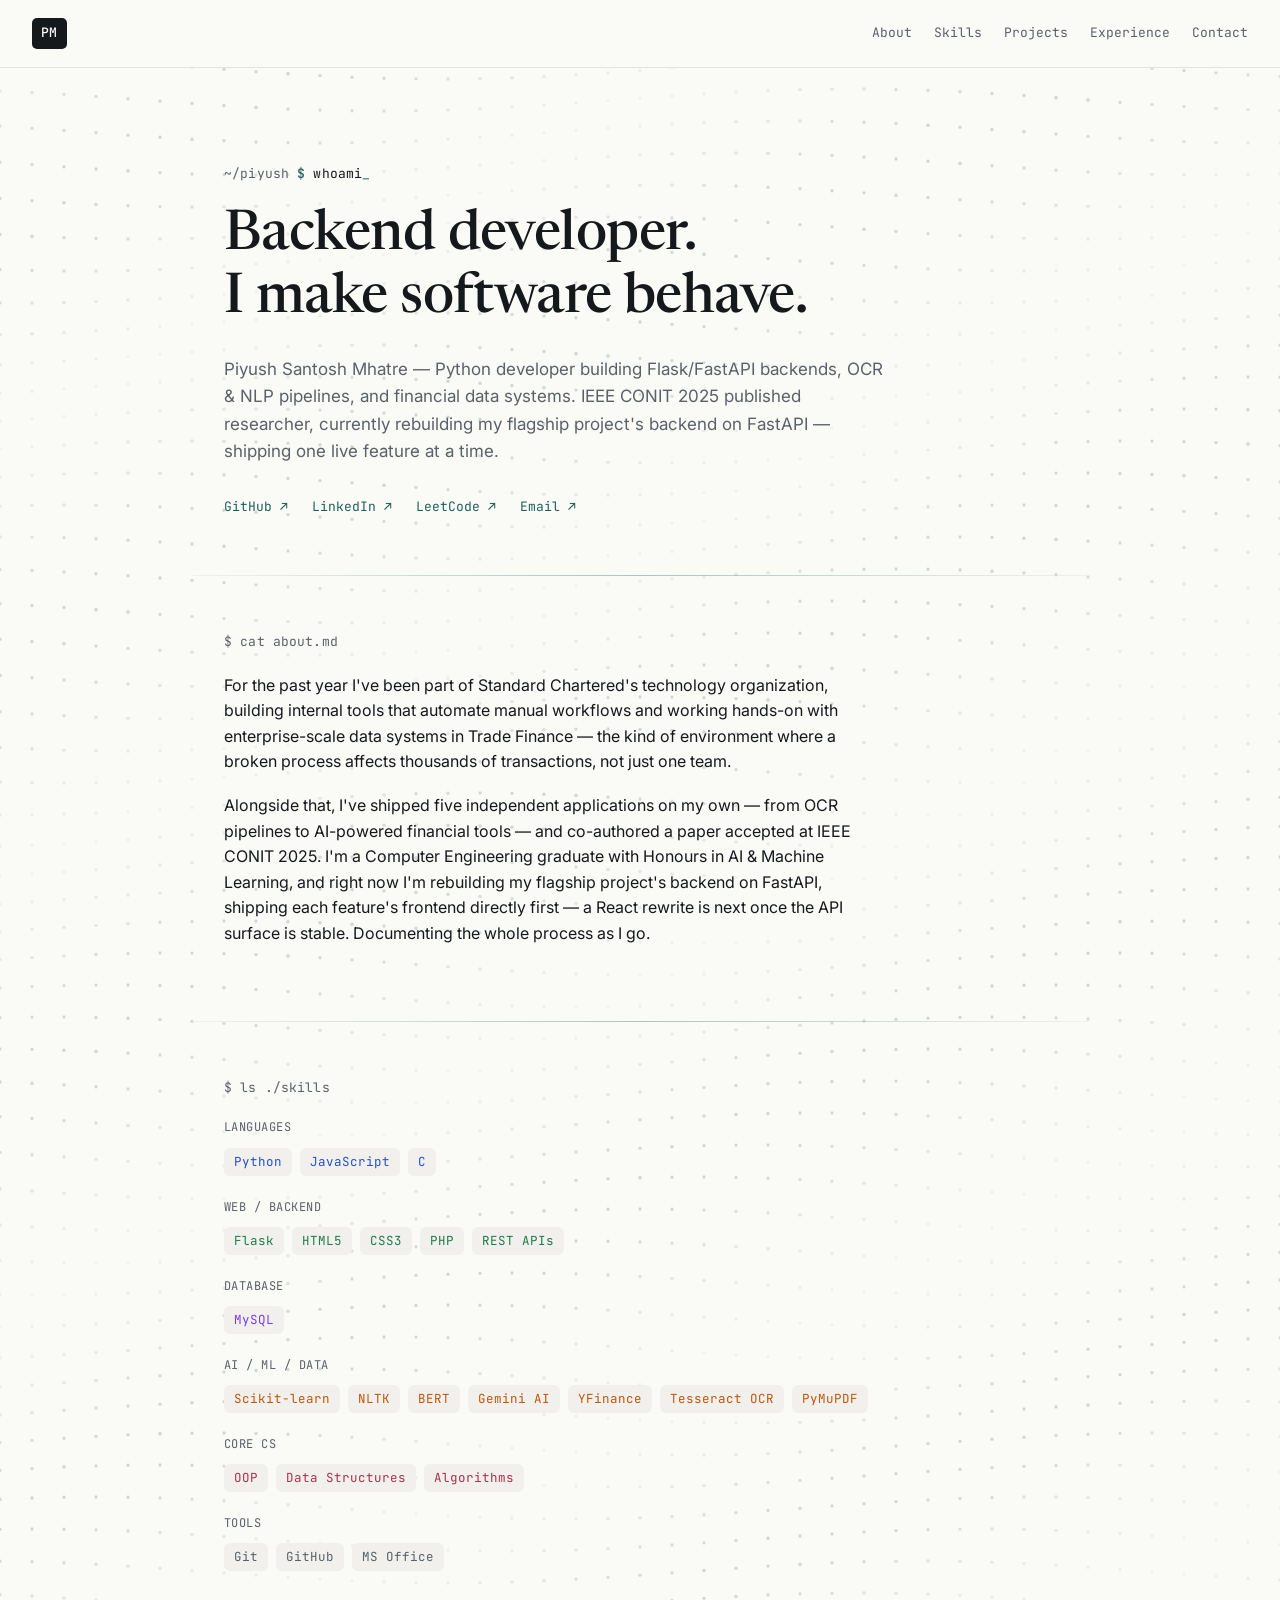
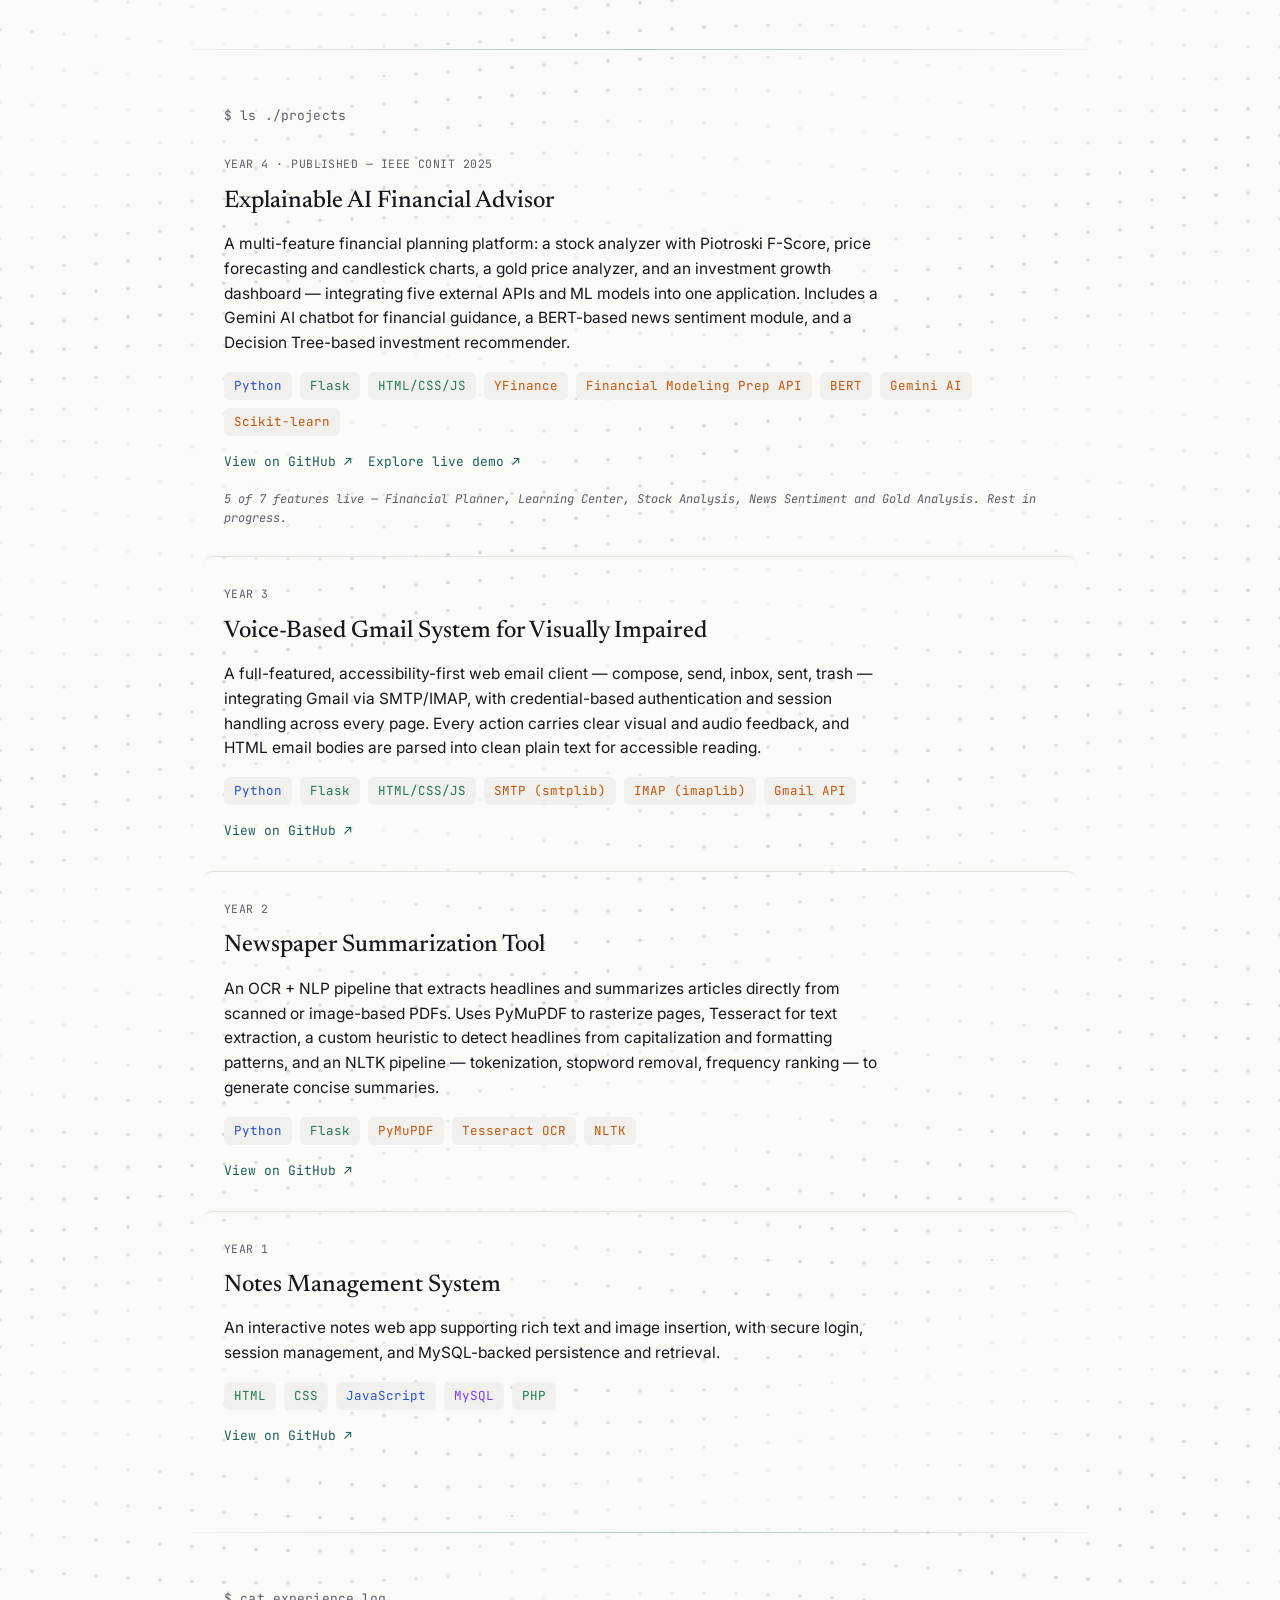
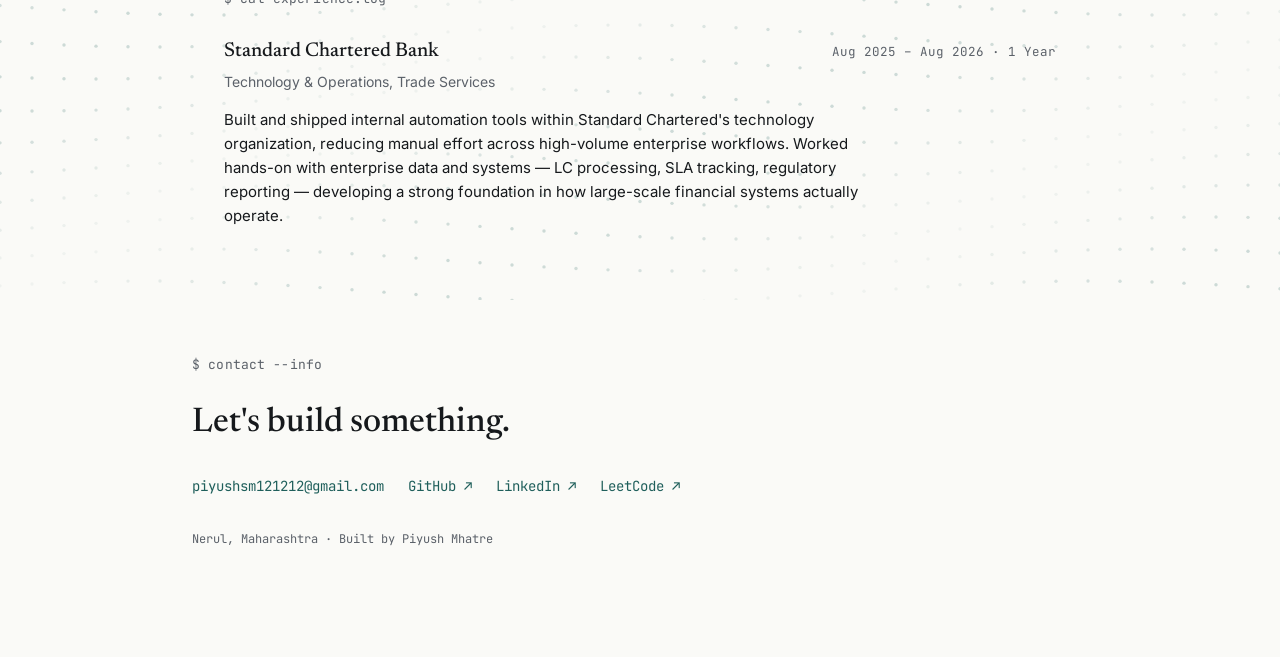
==== commit 4d023c91: "QOL changes" ====
--- a/index.html
+++ b/index.html
@@ -185,7 +185,7 @@
         <div class="project-links">
           <a href="https://github.com/Piyush-mhatre" target="_blank" rel="noopener">View on GitHub ↗</a>
           <a href="project.html">Explore live demo ↗</a>
-          <span class="project-note">4 of 7 features live — Financial Planner, Learning Center, Stock Analysis + News Sentiment. Rest in progress.</span>
+          <span class="project-note">5 of 7 features live — Financial Planner, Learning Center, Stock Analysis, News Sentiment and Gold Analysis. Rest in progress.</span>
         </div>
       </article>
 
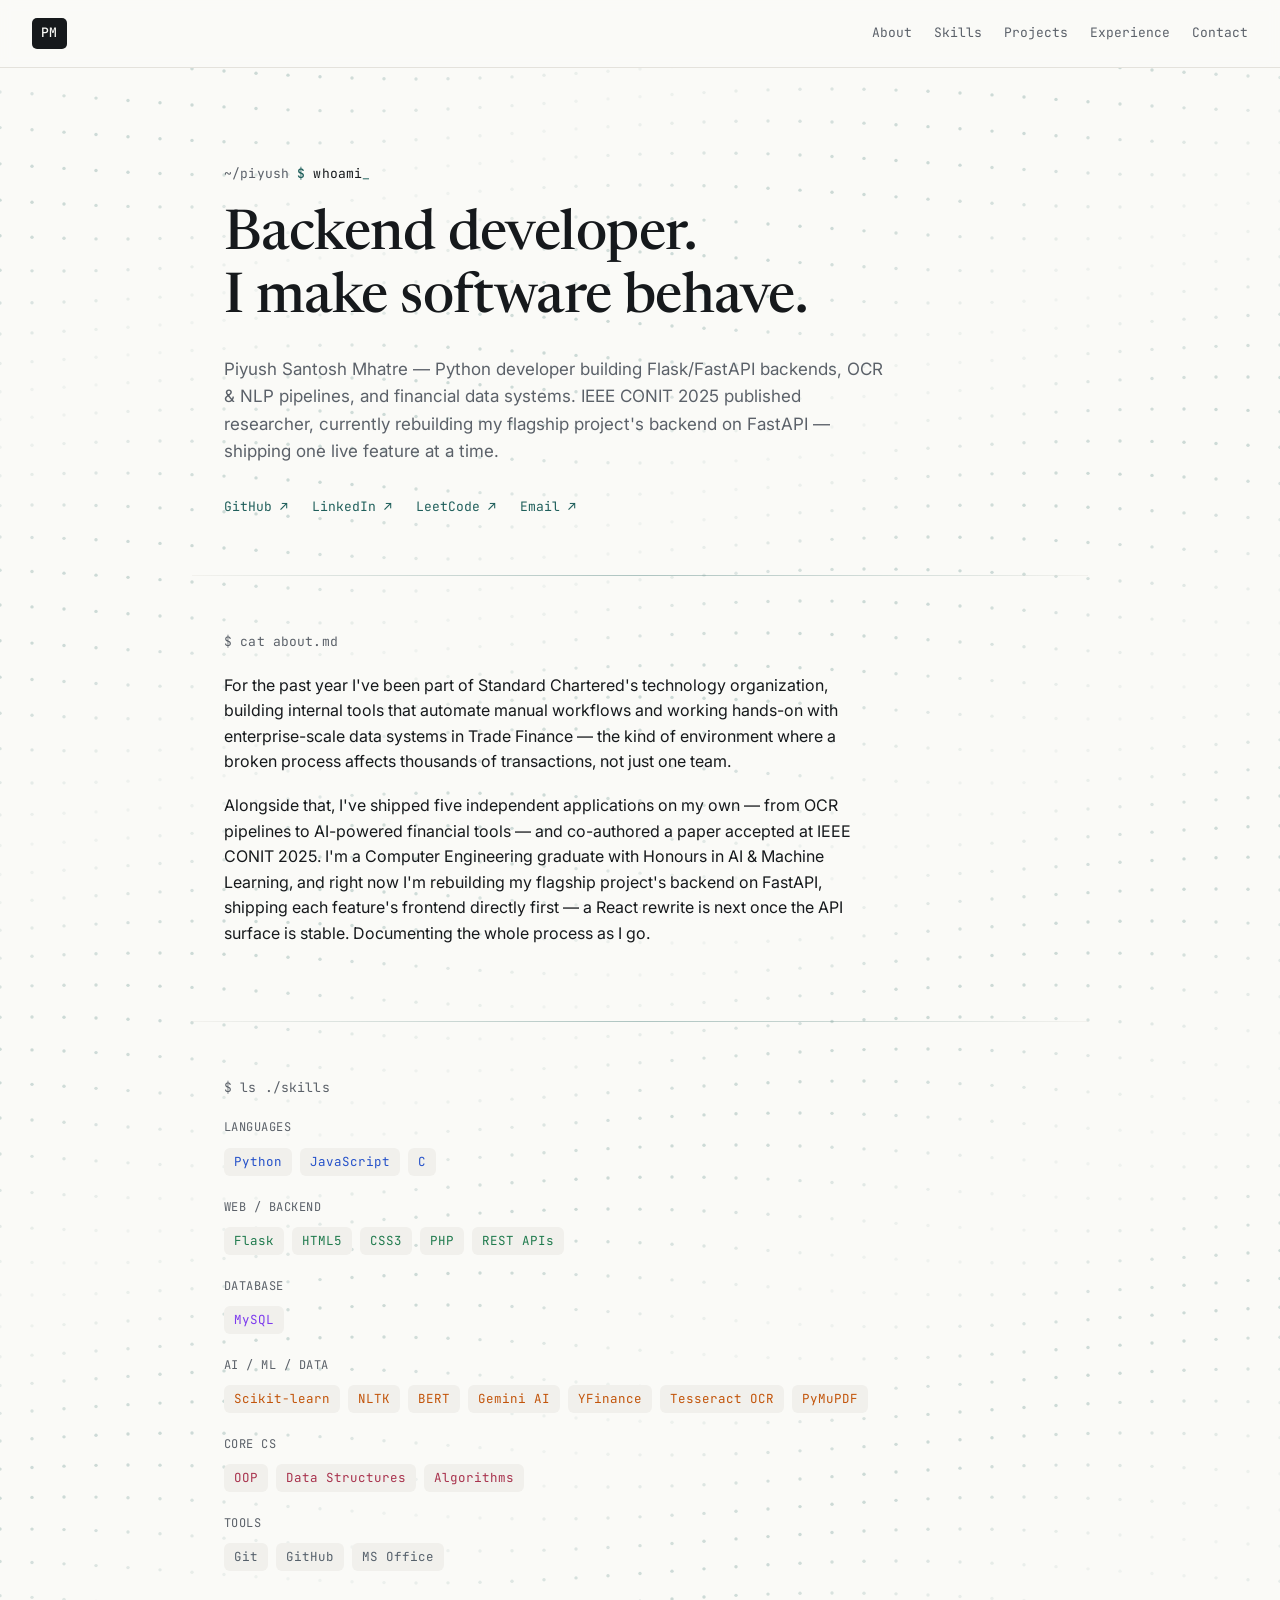
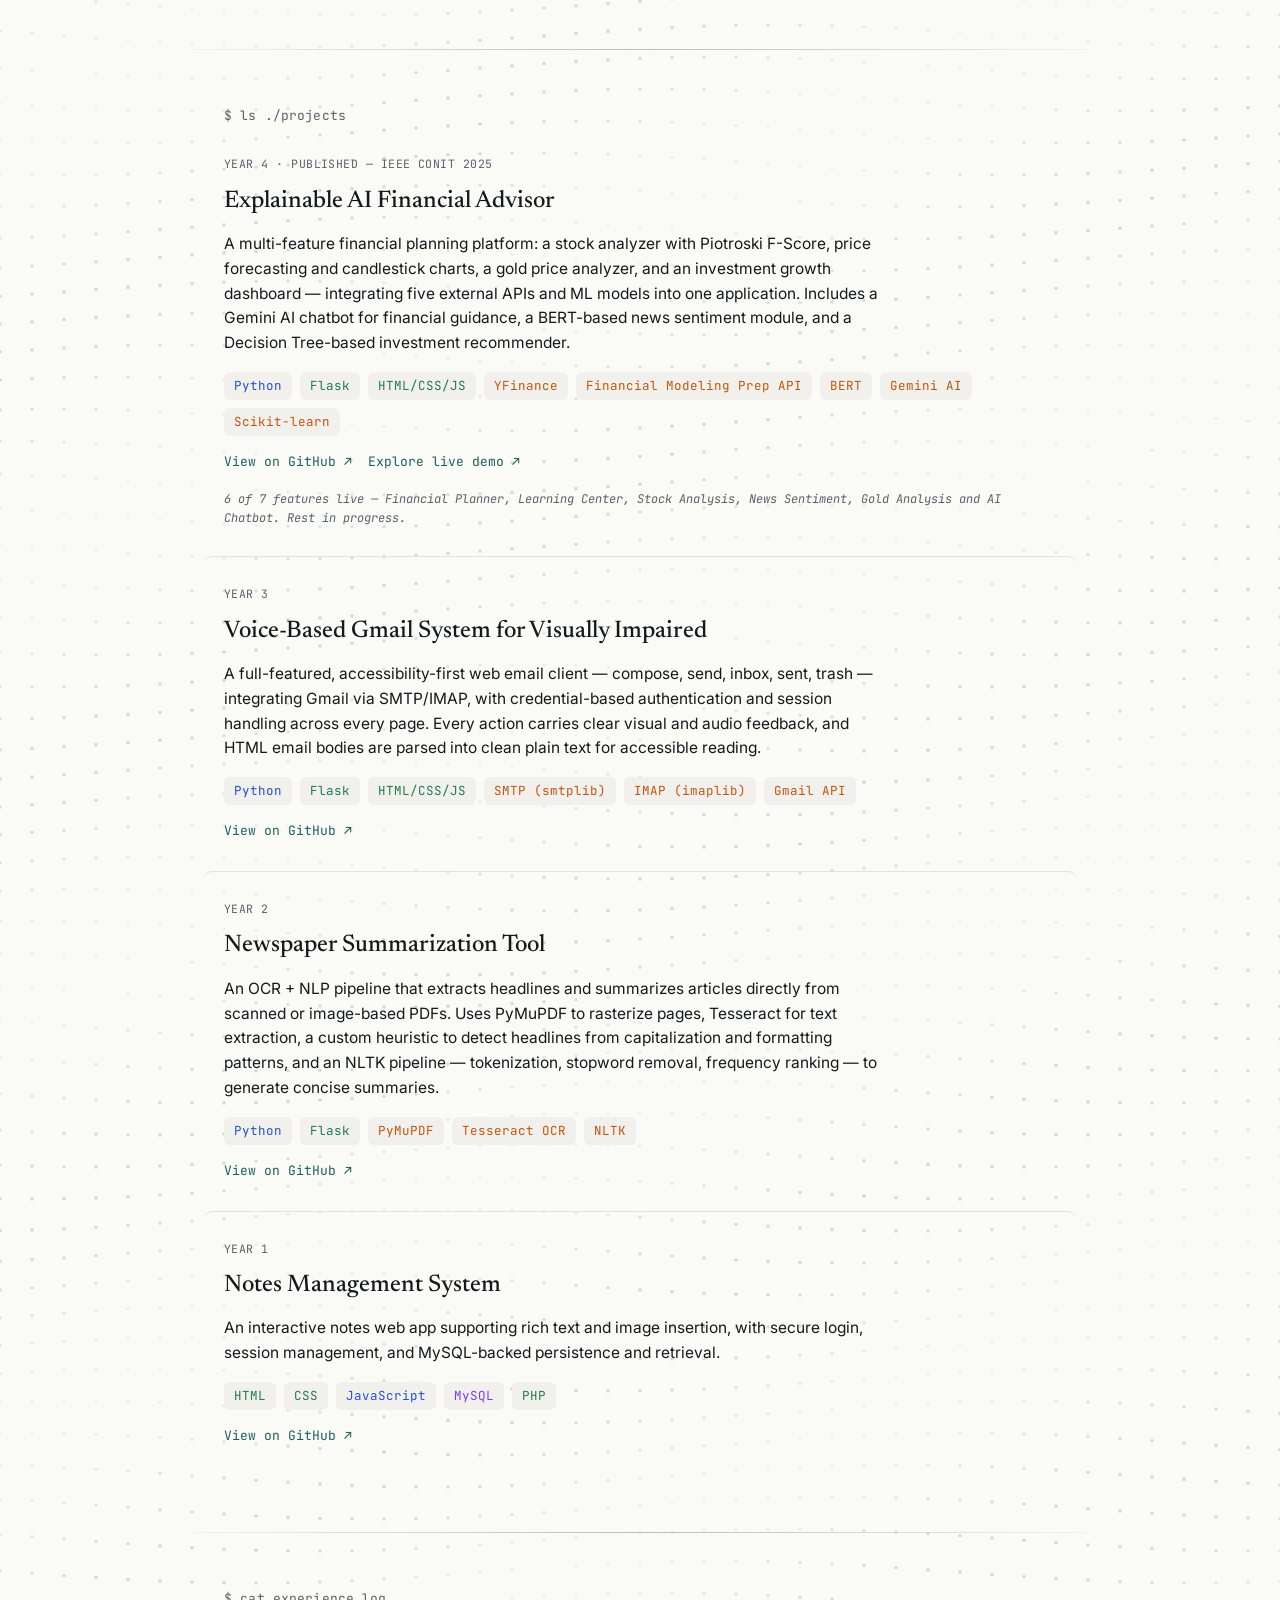
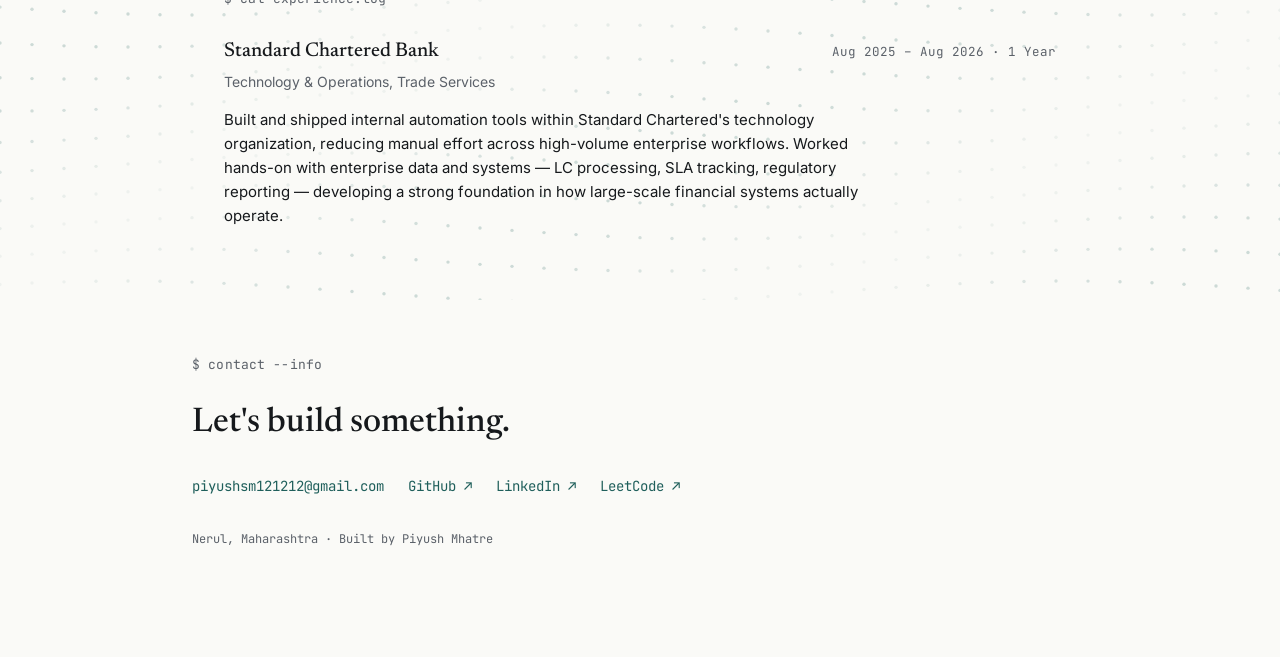
==== commit b9355272: "Updated landing page" ====
--- a/index.html
+++ b/index.html
@@ -185,7 +185,7 @@
         <div class="project-links">
           <a href="https://github.com/Piyush-mhatre" target="_blank" rel="noopener">View on GitHub ↗</a>
           <a href="project.html">Explore live demo ↗</a>
-          <span class="project-note">5 of 7 features live — Financial Planner, Learning Center, Stock Analysis, News Sentiment and Gold Analysis. Rest in progress.</span>
+          <span class="project-note">6 of 7 features live — Financial Planner, Learning Center, Stock Analysis, News Sentiment, Gold Analysis and AI Chatbot. Rest in progress.</span>
         </div>
       </article>
 
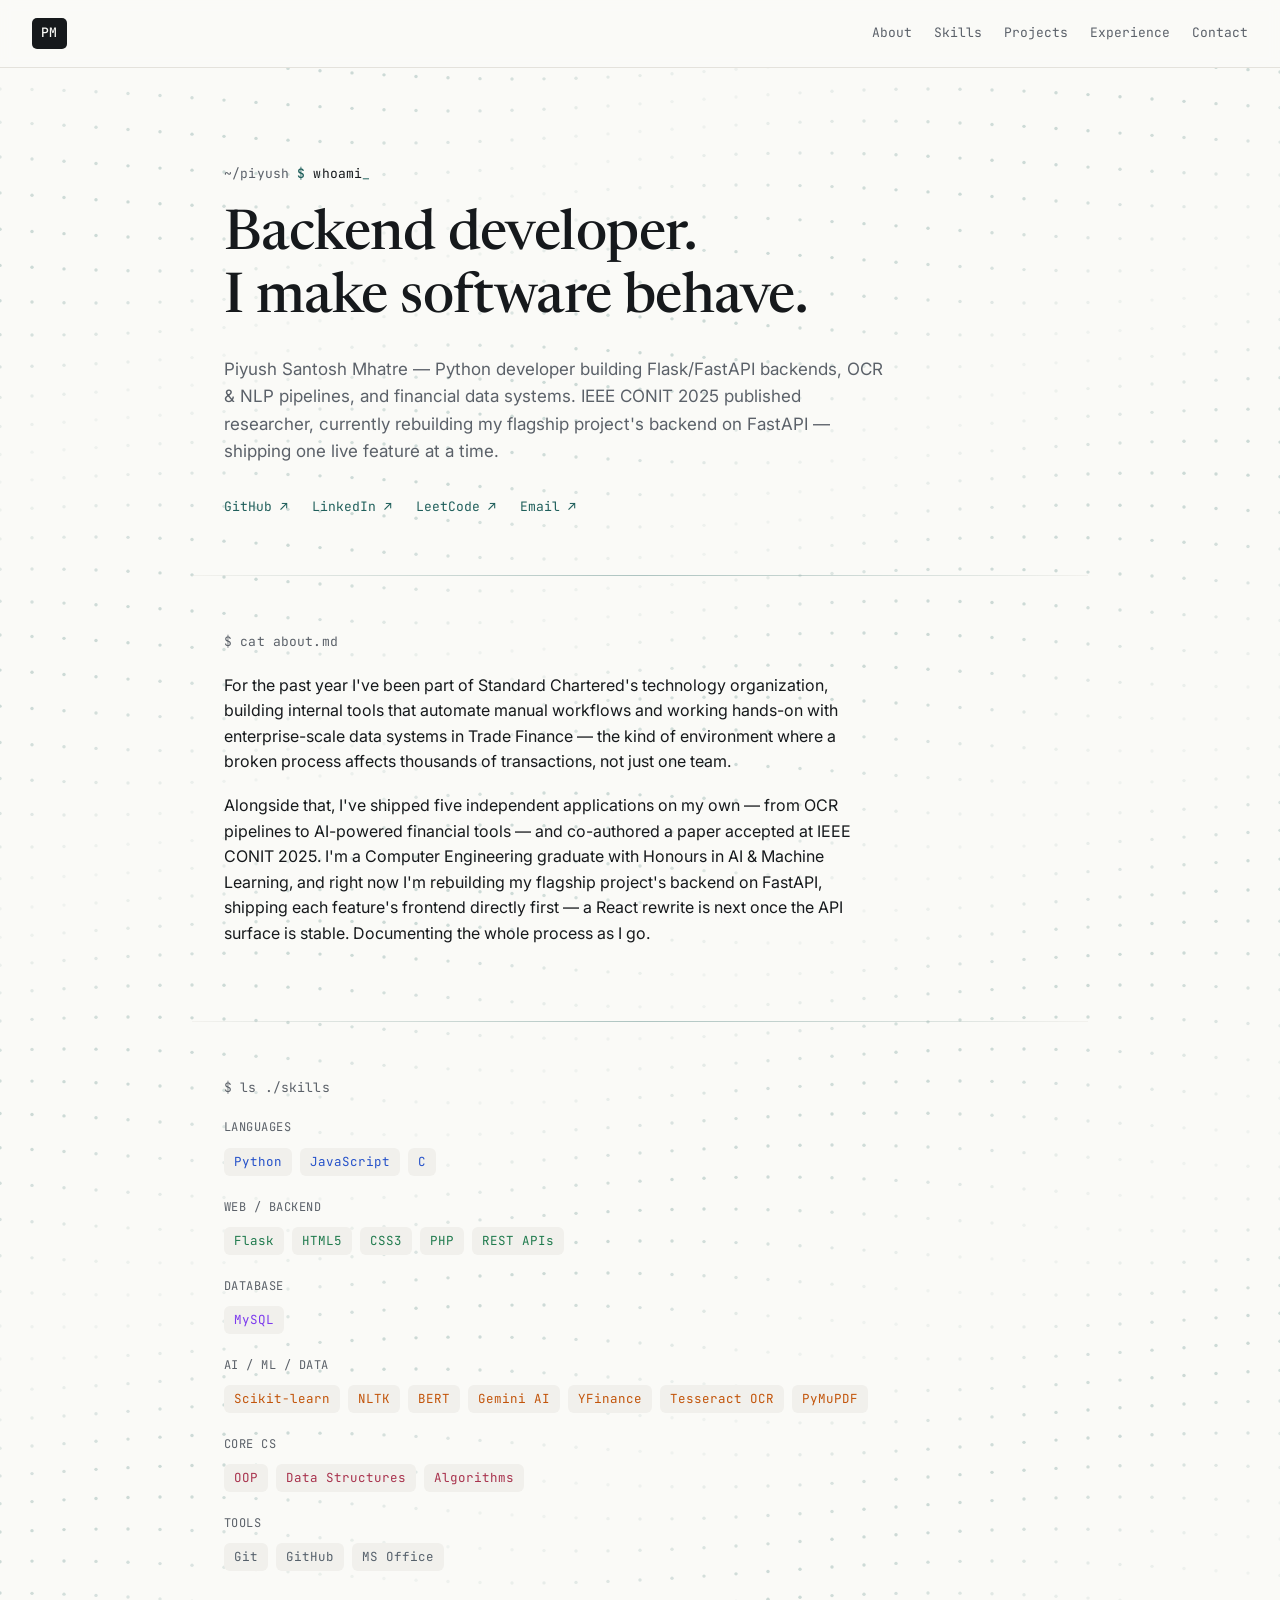
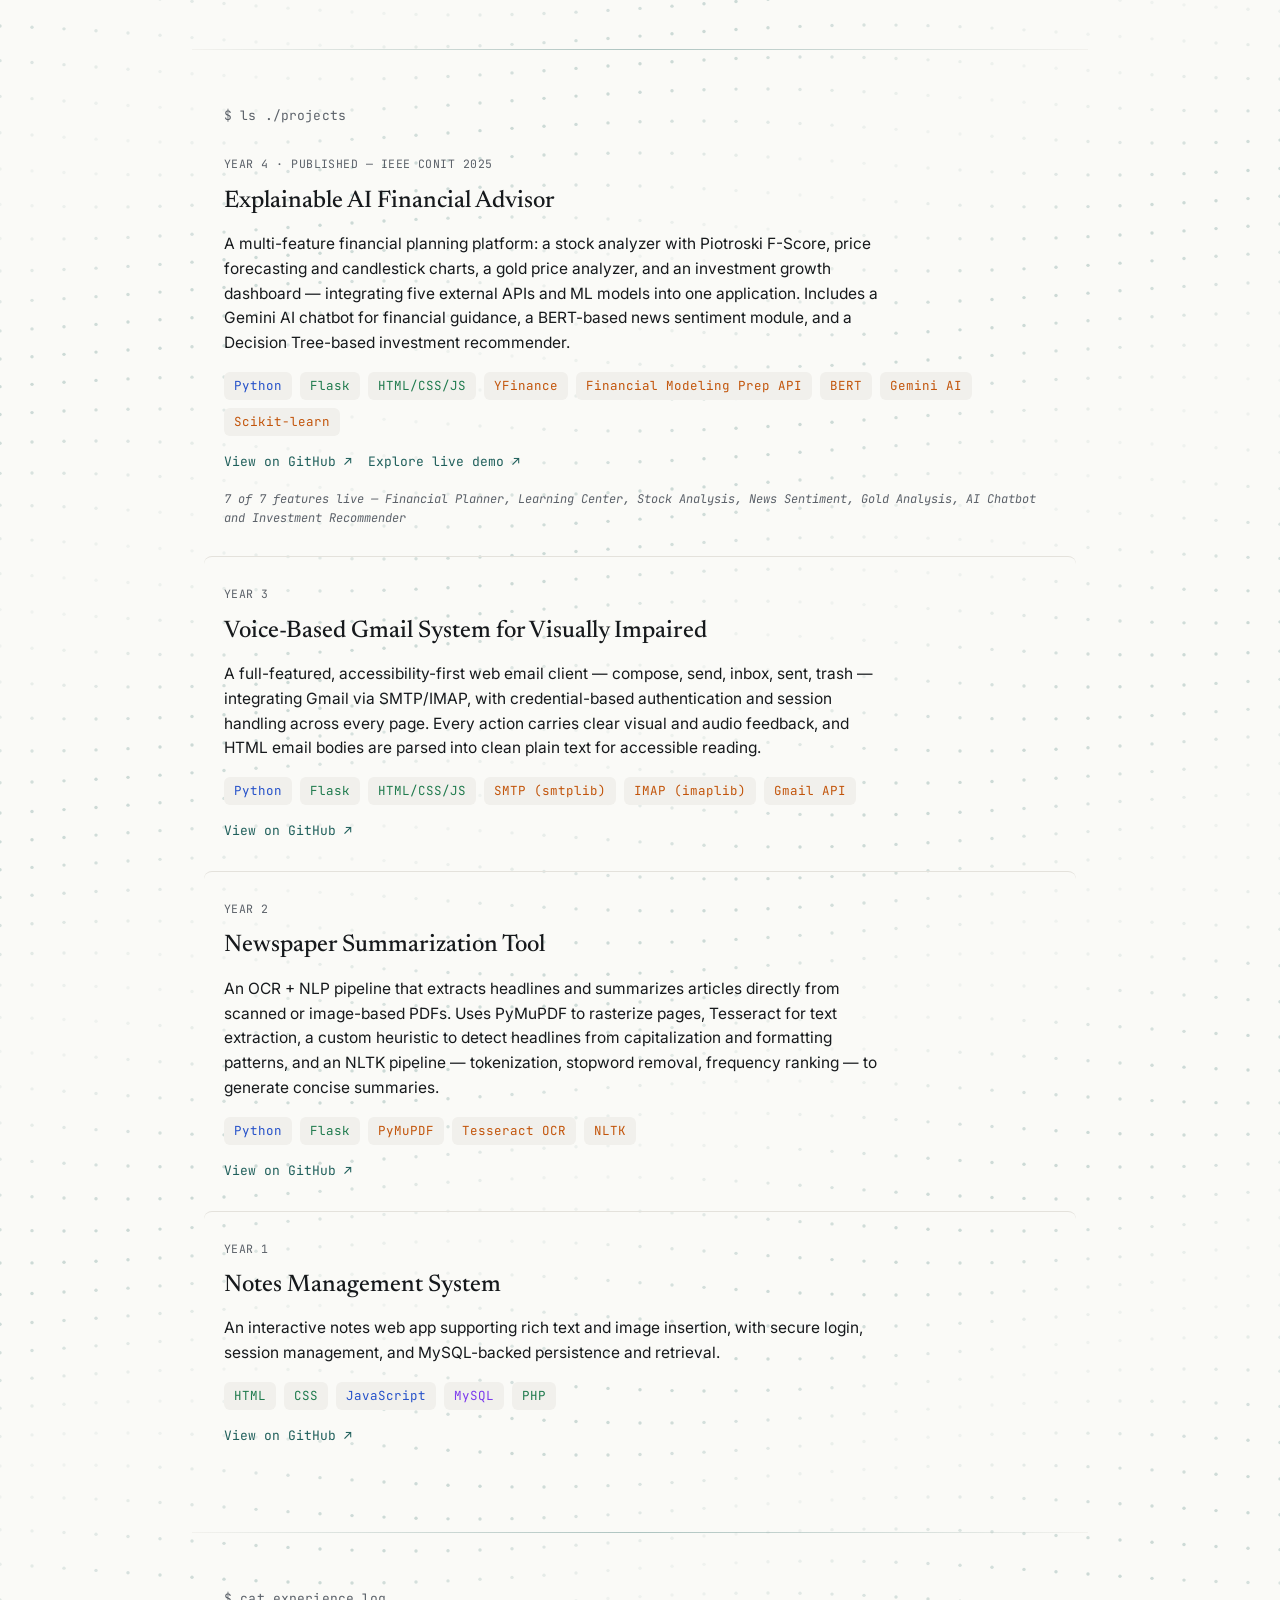
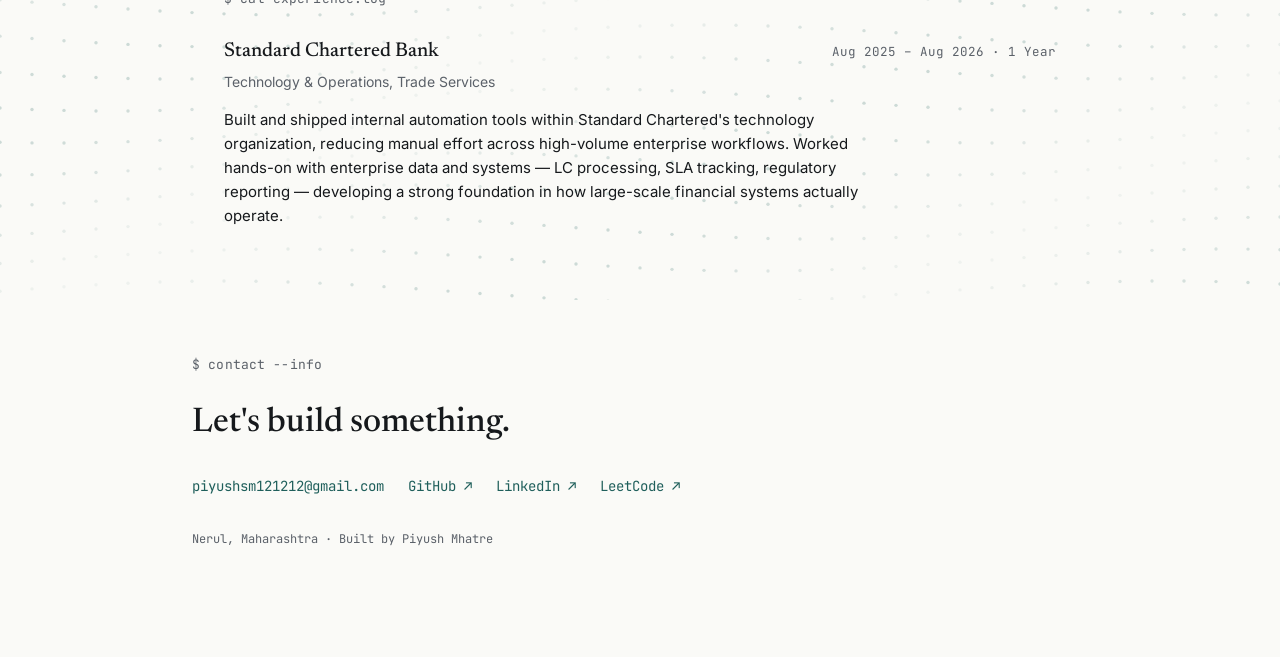
==== commit 42dc4e83: "Added frontend for Investment Recommender" ====
--- a/index.html
+++ b/index.html
@@ -185,7 +185,7 @@
         <div class="project-links">
           <a href="https://github.com/Piyush-mhatre" target="_blank" rel="noopener">View on GitHub ↗</a>
           <a href="project.html">Explore live demo ↗</a>
-          <span class="project-note">6 of 7 features live — Financial Planner, Learning Center, Stock Analysis, News Sentiment, Gold Analysis and AI Chatbot. Rest in progress.</span>
+          <span class="project-note">7 of 7 features live — Financial Planner, Learning Center, Stock Analysis, News Sentiment, Gold Analysis, AI Chatbot and Investment Recommender</span>
         </div>
       </article>
 
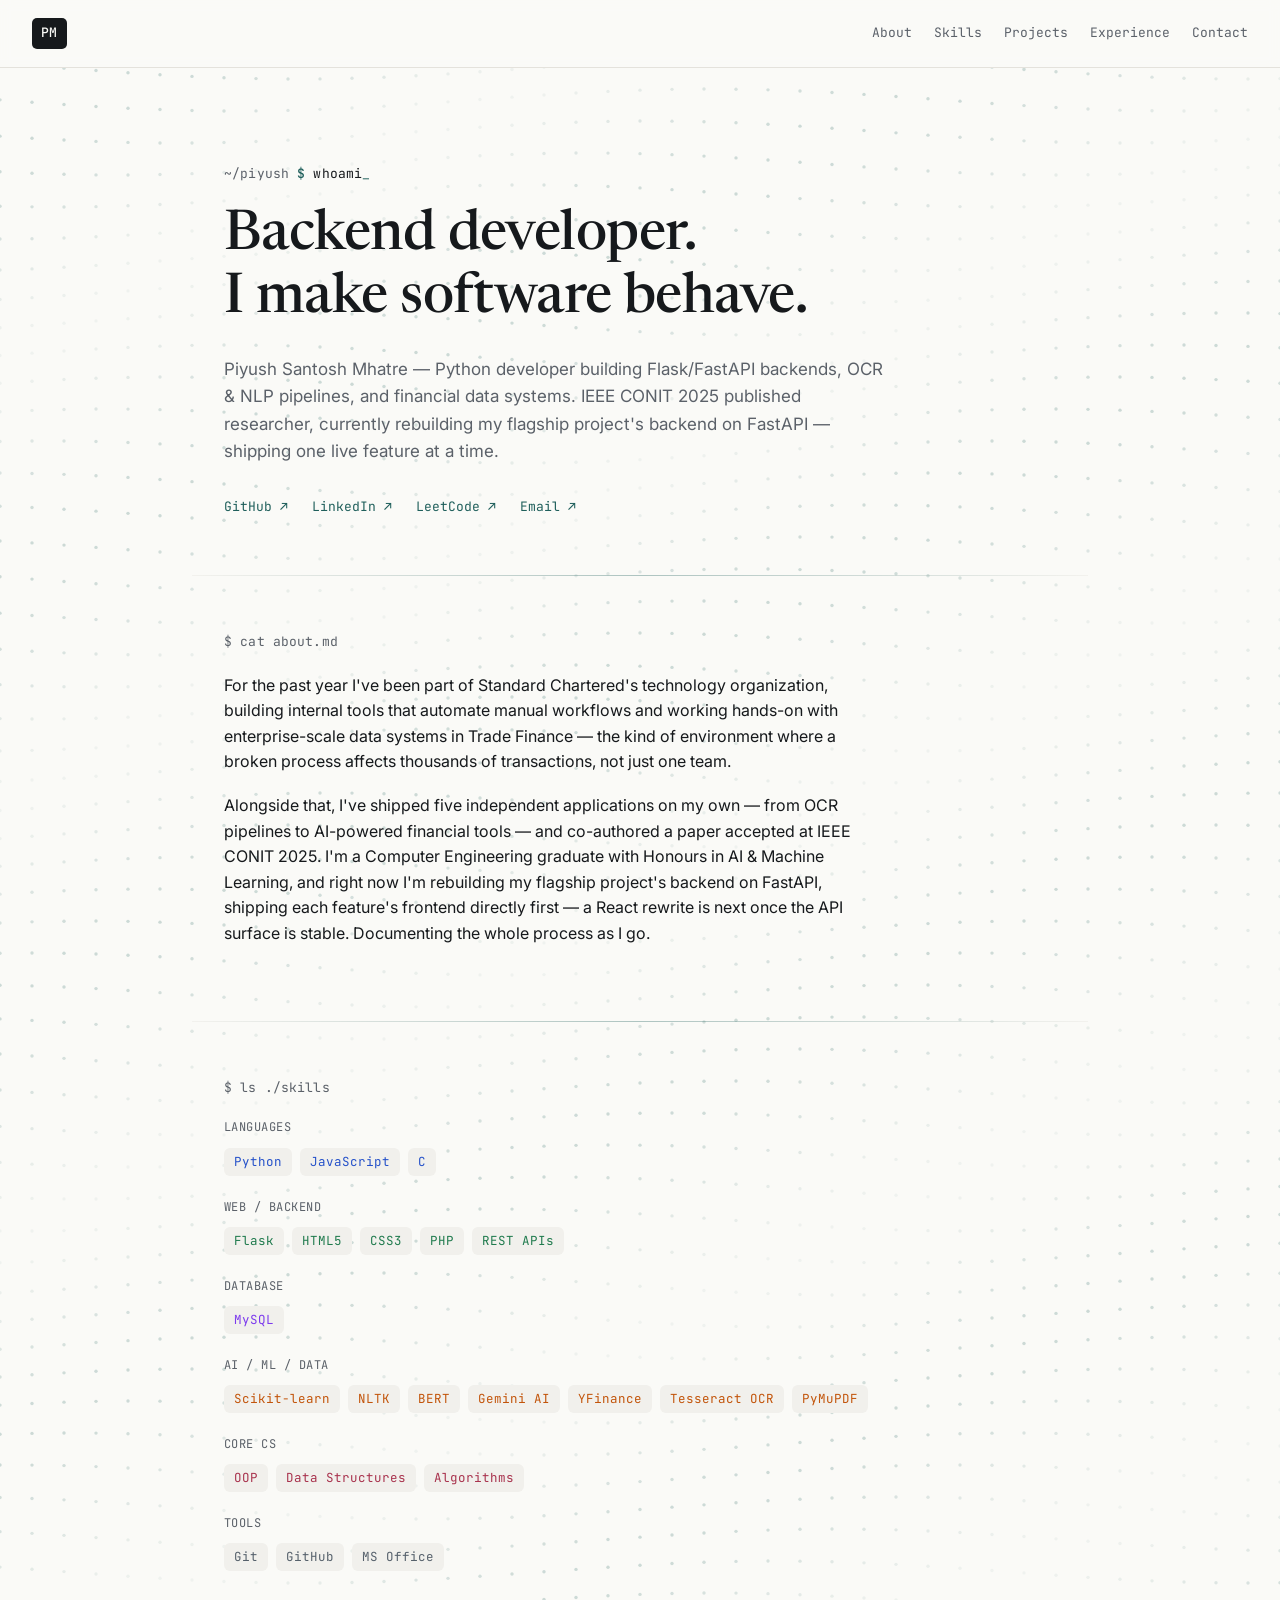
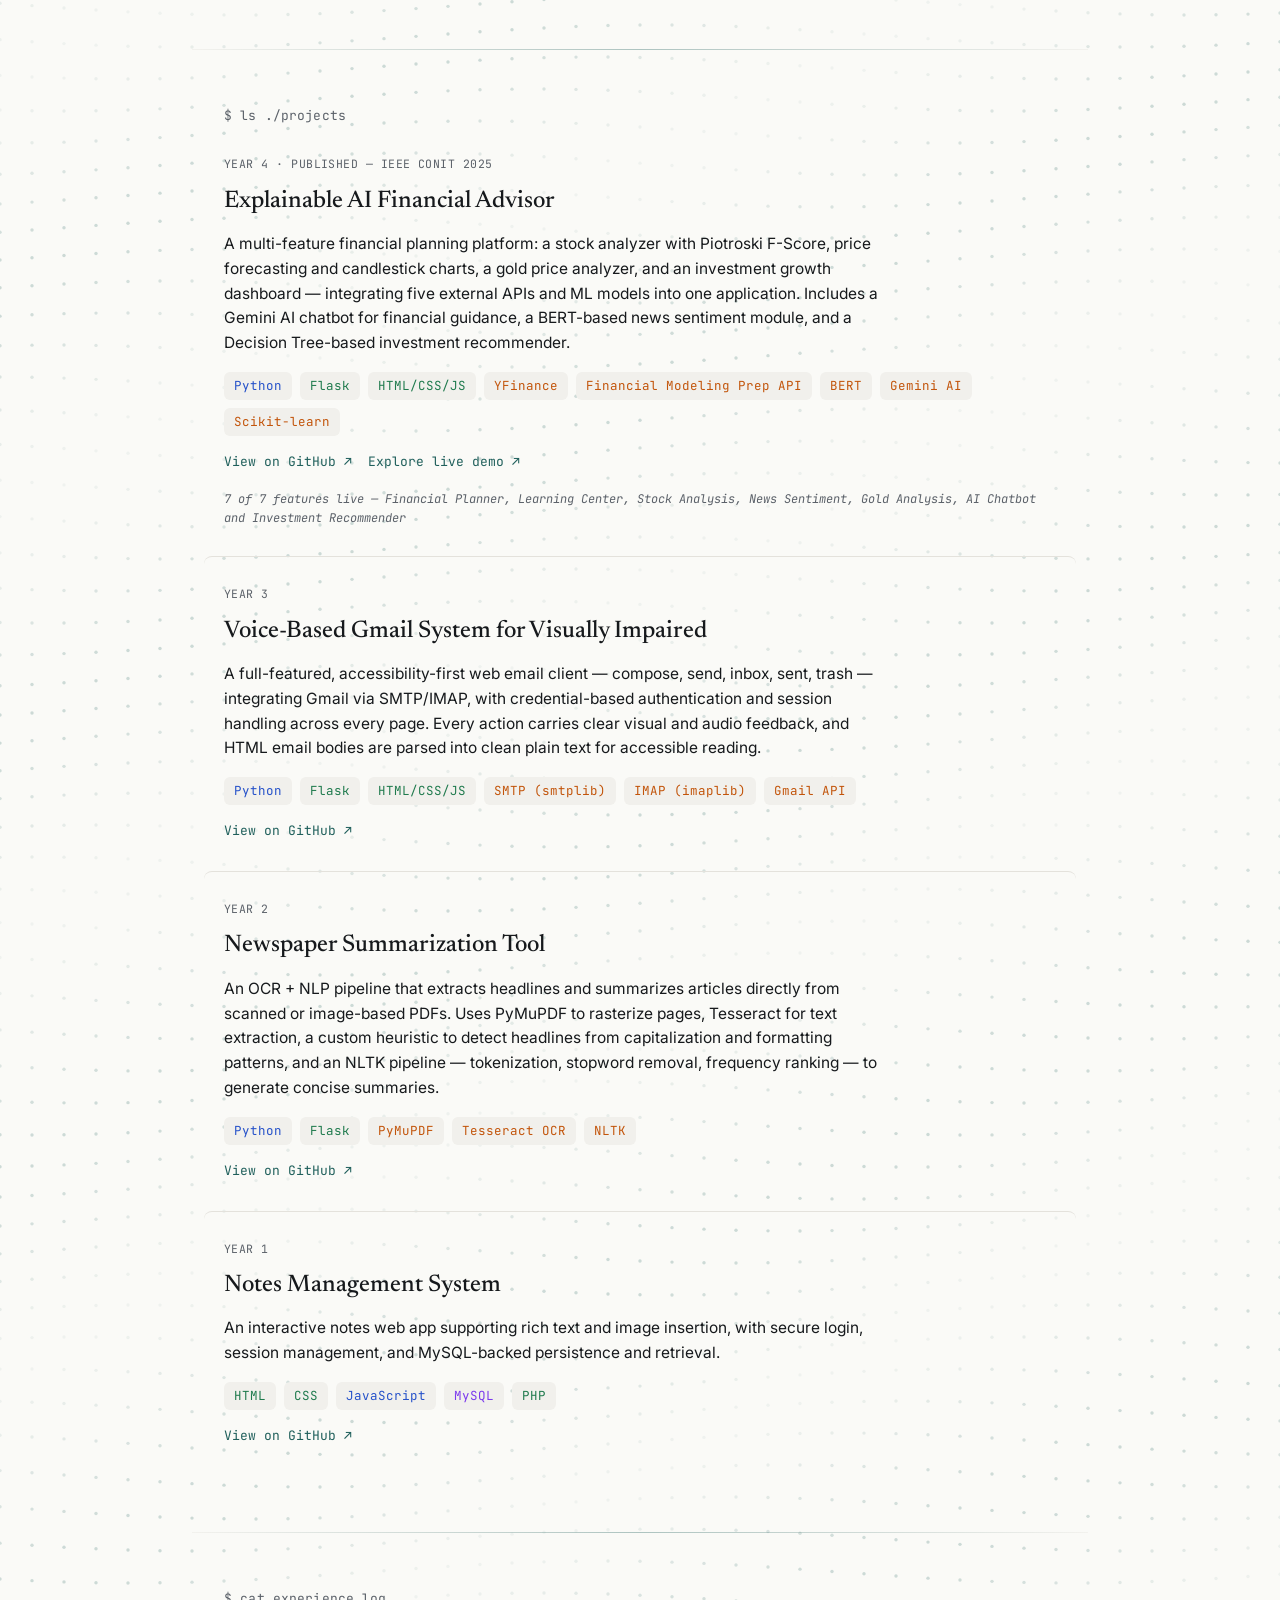
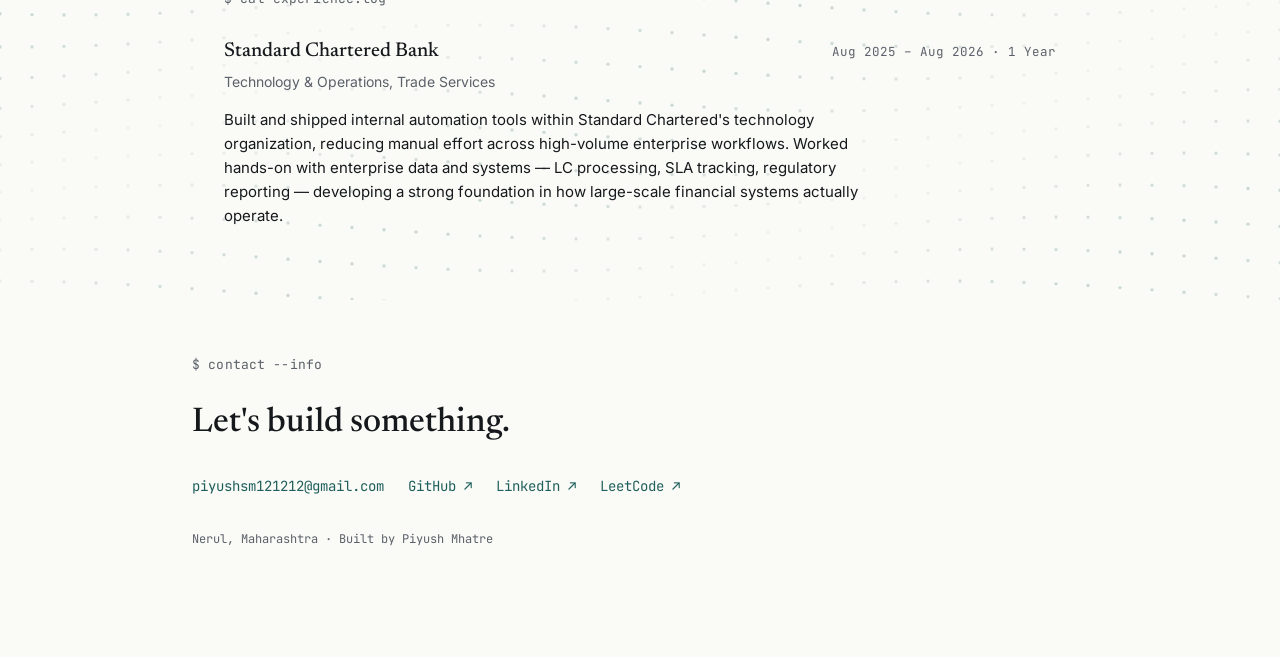
==== commit 8f0ff94a: "Added Github repo link for VMB" ====
--- a/index.html
+++ b/index.html
@@ -208,7 +208,7 @@
           <span class="skill-tag skill-tag-ai">Gmail API</span>
         </div>
         <div class="project-links">
-          <a href="https://github.com/Piyush-mhatre" target="_blank" rel="noopener">View on GitHub ↗</a>
+          <a href="https://github.com/Piyush-mhatre/VBM" target="_blank" rel="noopener">View on GitHub ↗</a>
         </div>
       </article>
 
